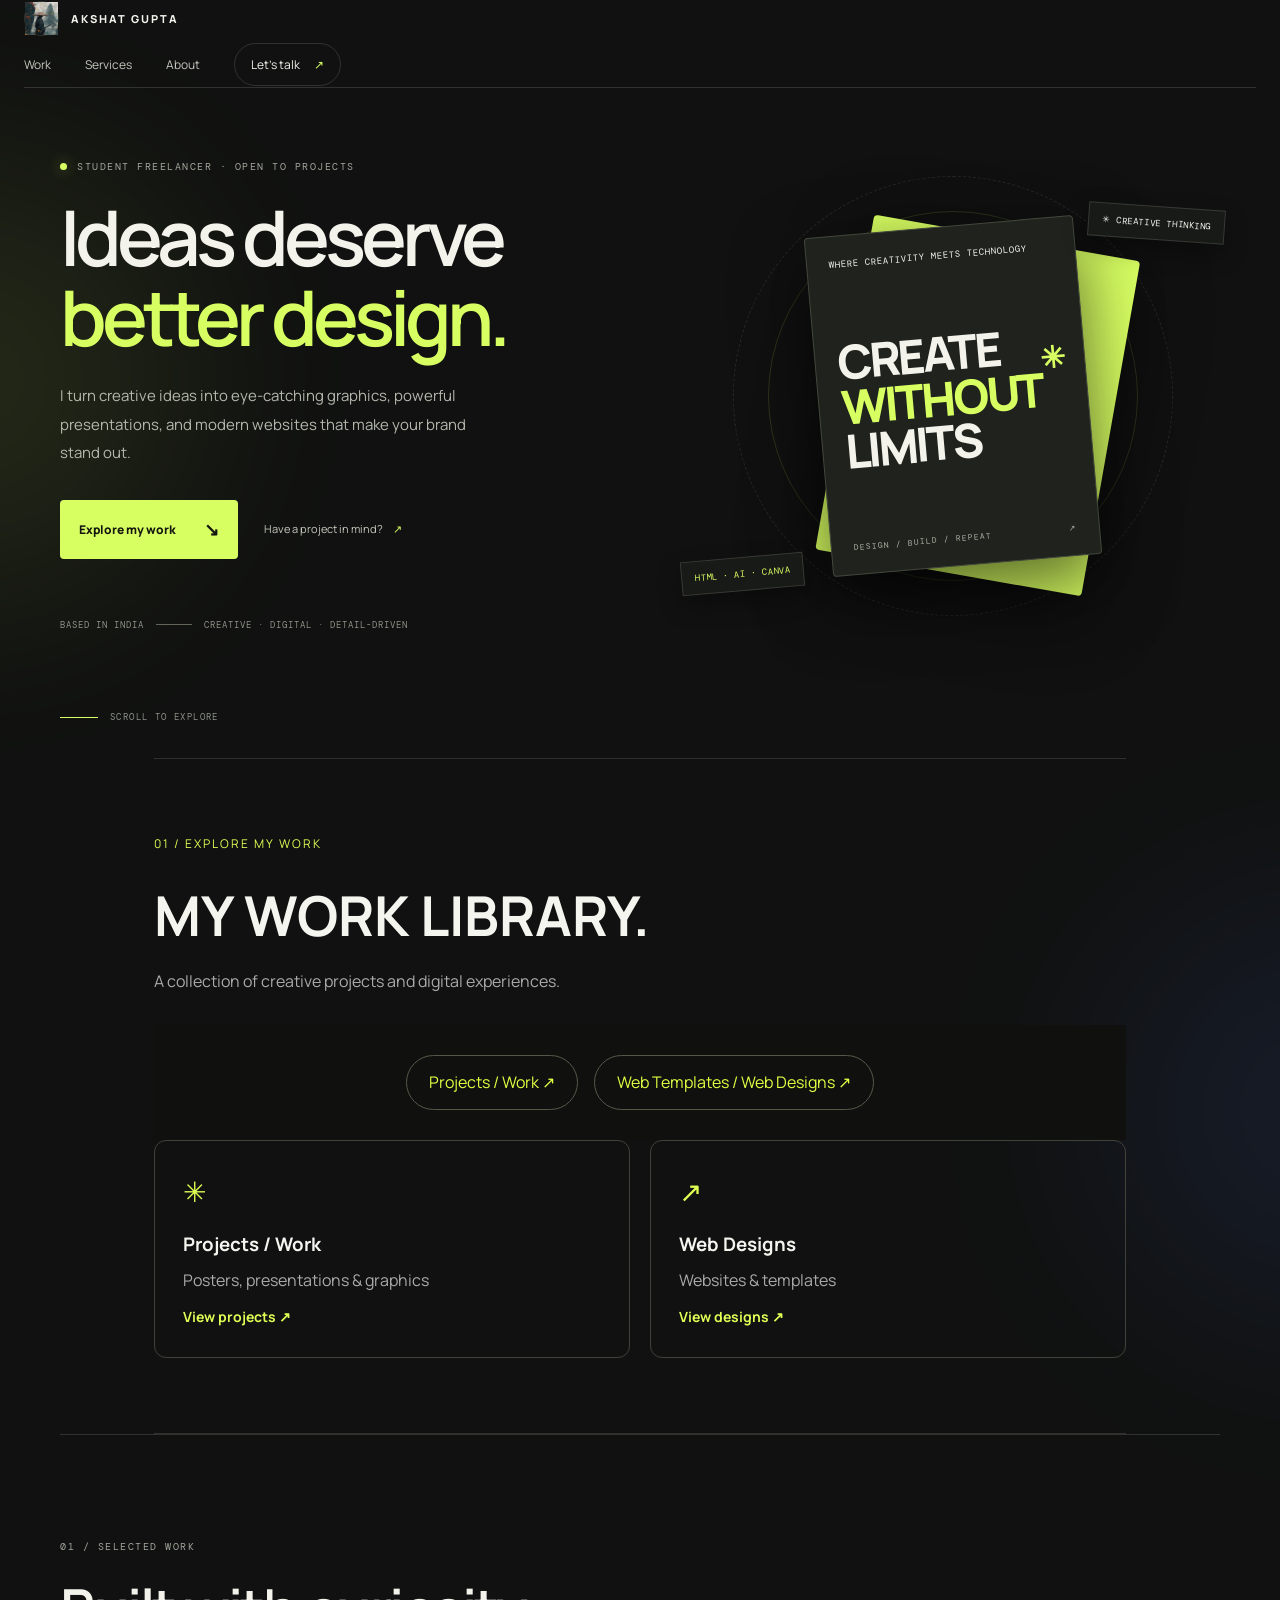
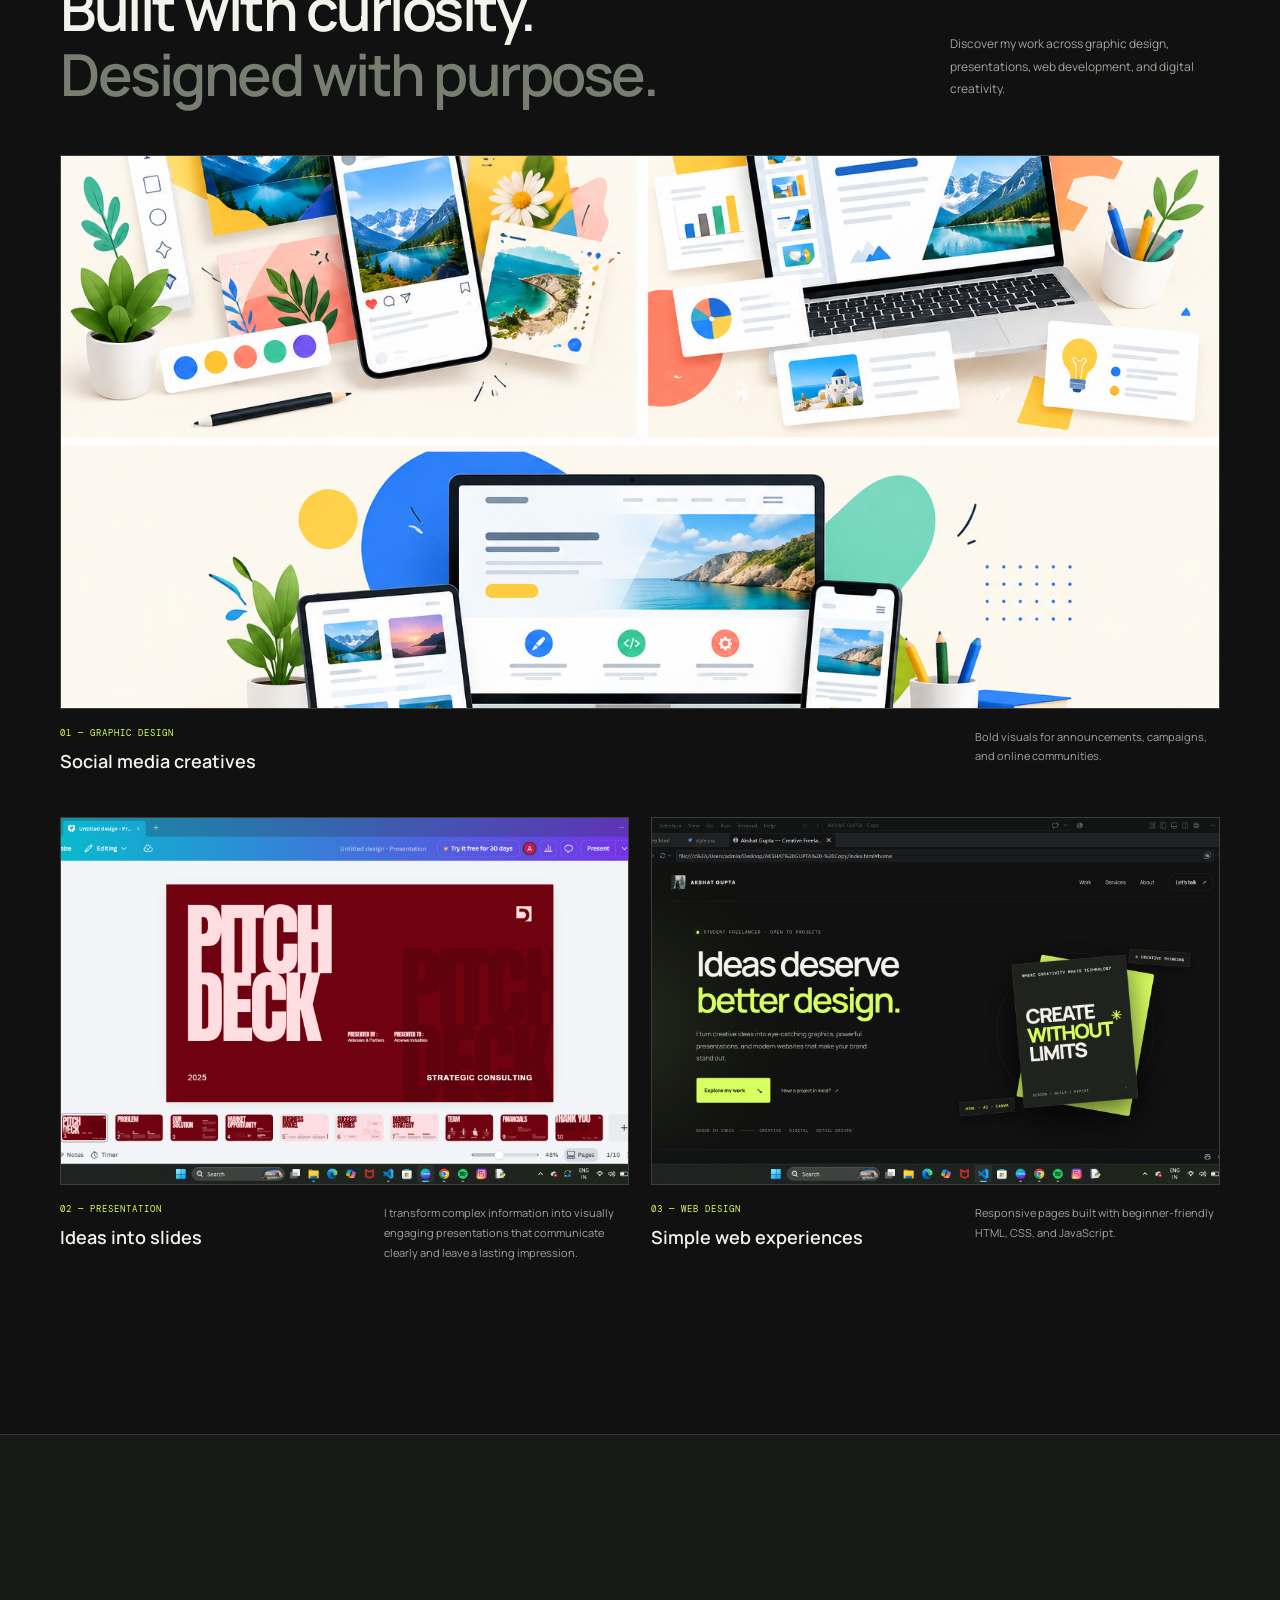
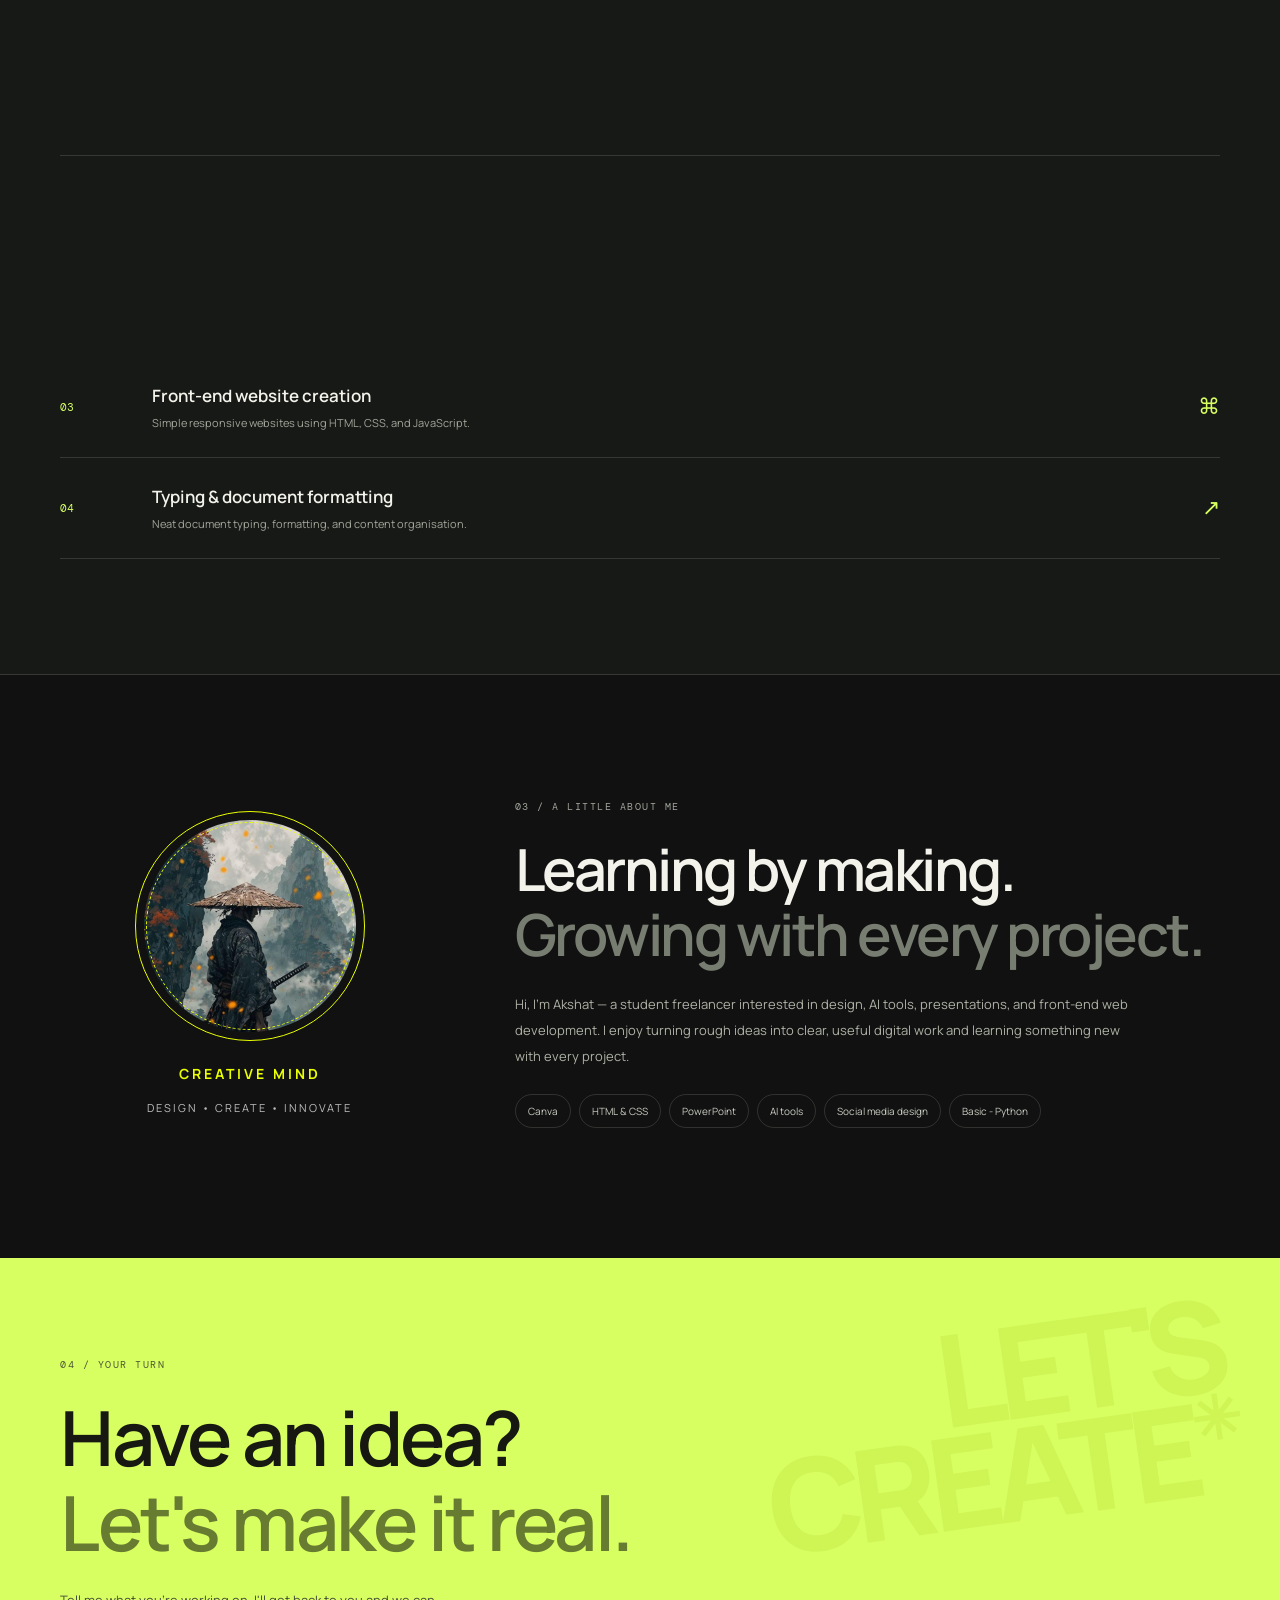
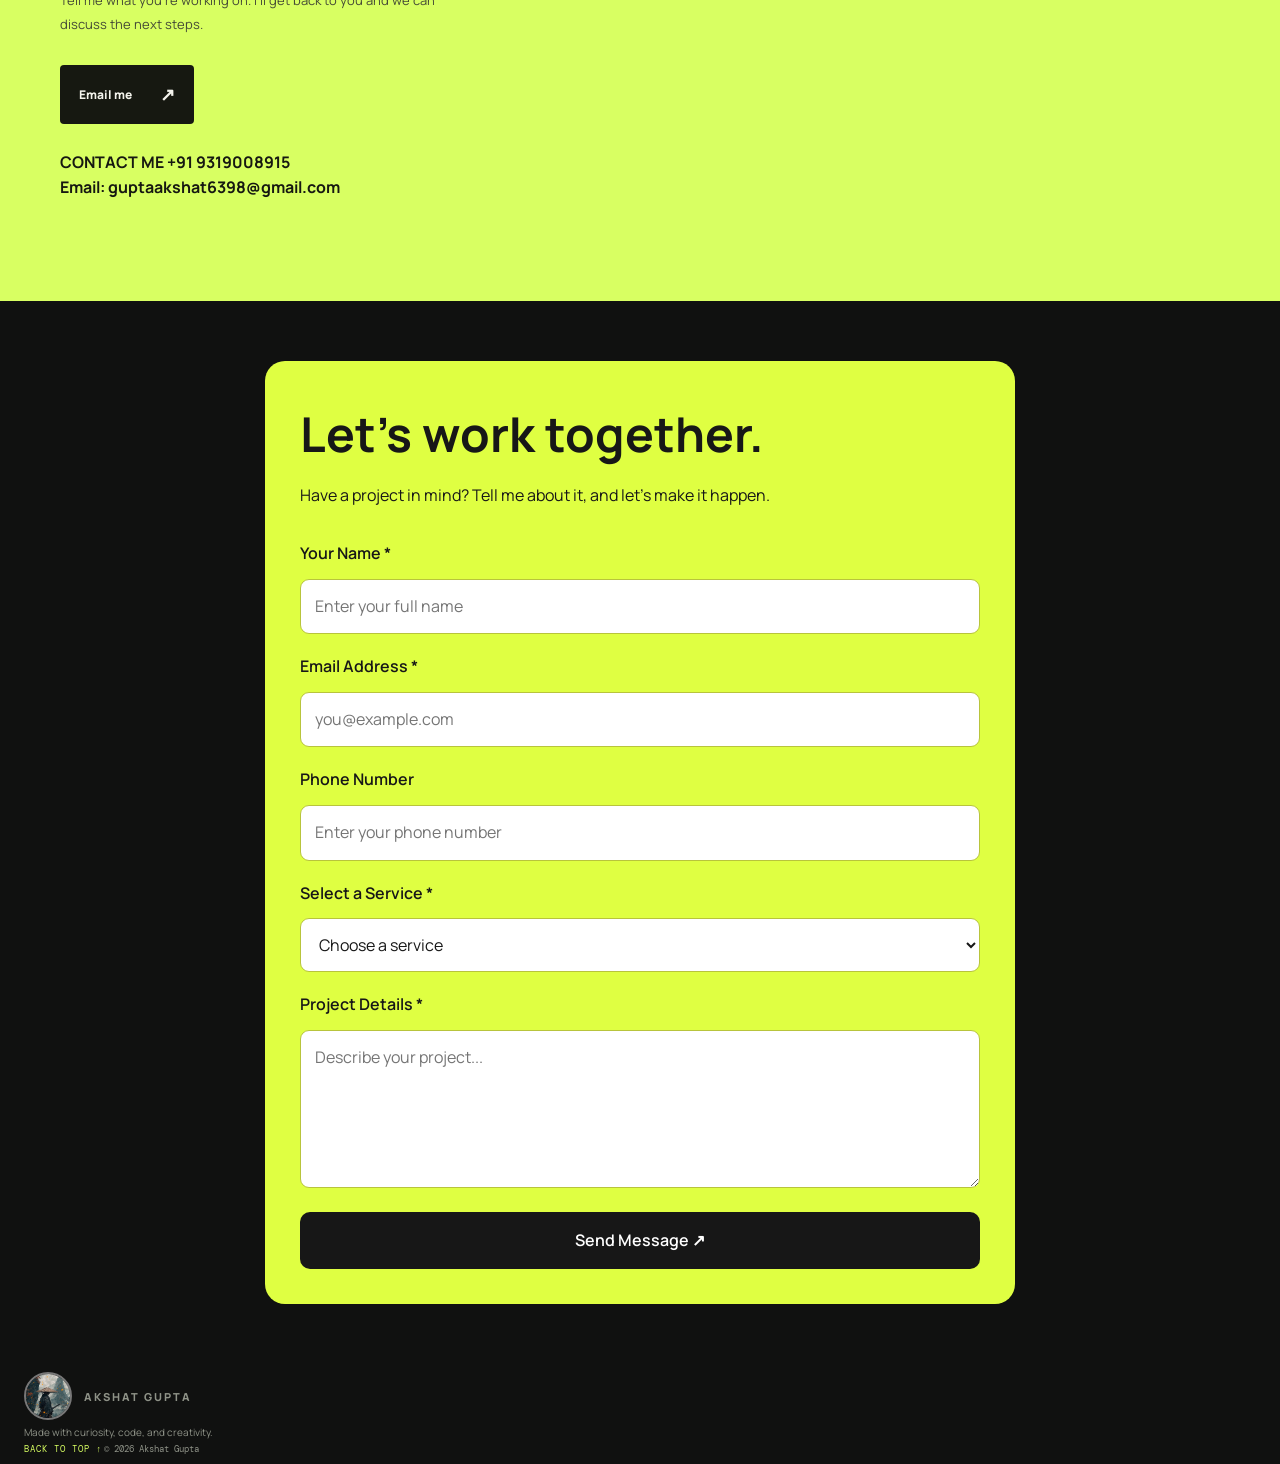
==== index.html @ 8918c000 "Add files via upload" ====
<!DOCTYPE html>
<html lang="en">
<head>
    <meta charset="UTF-8">
    <meta name="viewport" content="width=device-width, initial-scale=1.0">
    <title>Akshat Gupta Portfolio</title>
    <link rel="stylesheet" href="style.css">
</head>
<body>
    
    <div class="page-glow glow-one" aria-hidden="true"></div>
    <div class="page-glow glow-two" aria-hidden="true"></div>

    <header class="site-header"> <!-- This is the only header of the complete website. this header contain one Section(id section 1) -->
        <section id="section 1">
            <a id="section1(anchor1)" class="brand" href="#home">
                <span class="brand-mark">
                    <img src="new images/WhatsApp Image 2026-10-12 at 7.59.09 PM.jpeg" alt="Akshat Gupta"> <!-- This is profile image of Akshat Gupta. -->
                </span>
                <span>AKSHAT GUPTA</span>
            </a>
            <button class="menu-toggle" aria-label="Open navigation" aria-expanded="false">☰</button>
            <nav class="navigation" aria-label="Main navigation">
                <a id="section1(anchor2)" href="#work">Work</a>
                <a id="section1(anchor3)" href="#services">Services</a>
                <a id="section1(anchor4)" href="#about">About</a>
                <a id="section1(anchor5)" class="nav-contact" href="#contact">Let's talk <span>↗</span></a>
            </nav>
        </section>
    </header>

    <main>
        <section class="hero section-wrap" id="home"> <!-- This is first section in Main content.-->

            <div class="hero-copy reveal">
                <p class="eyebrow"><span class="status-dot"></span> STUDENT FREELANCER · OPEN TO PROJECTS</p>
                <h1>Ideas deserve  <span class="accent-word">better design.</span></h1>
                <p class="hero-description">I turn creative ideas into eye-catching graphics, powerful presentations, and modern websites that make your brand stand out.</p>
                <div class="hero-actions">
                    <a class="button button-primary" href="#work">Explore my work <span>↘</span></a>
                    <a class="text-link" href="#contact">Have a project in mind? <span>↗</span></a>
                </div>
                <div class="hero-meta"><span>BASED IN INDIA</span><span class="meta-line"></span><span>CREATIVE · DIGITAL · DETAIL-DRIVEN</span></div>
            </div>

            <div class="hero-art reveal" aria-label="Decorative creative design illustration">
                <div class="orbit orbit-one"></div>
                <div class="orbit orbit-two"></div>
                <div class="art-card card-back">
                    <span class="tiny-label">IDEA / 001</span>
                    <div class="back-shape"></div>
                </div>
                <div class="art-card card-front">
                    <span class="tiny-label">WHERE CREATIVITY MEETS TECHNOLOGY</span>
                    <div class="art-big-type">CREATE<br>
                        <span>WITHOUT</span><br>LIMITS
                        <span class="art-star">✳</span>
                    </div>
                    <div class="art-card-bottom">
                        <span>DESIGN / BUILD / REPEAT</span>
                        <span>↗</span>
                    </div>
                </div>
                <div class="floating-tag tag-top">✳ CREATIVE THINKING</div><div class="floating-tag tag-bottom">HTML · AI · CANVA</div>
            </div>

            <a class="scroll-cue" href="#work">
                <span class="scroll-line"></span> 
                SCROLL TO EXPLORE
            </a>

        </section>

            <!-- End of Main Section 1-->

        
        <!-- WORK LIBRARY -->
        <section class="work-library">   <!-- This is Section 2 in Main content. -->

            <p class="library-label">01 / EXPLORE MY WORK</p>
            <h2>MY WORK LIBRARY.</h2>
            <p class="library-description">
                A collection of creative projects and digital experiences.
            </p>

            <div class="library-links">
                <a href="projects.html">Projects / Work ↗</a>
                <a href="web-designs.html">Web Templates / Web Designs ↗</a>
            </div>

            

            <div class="library-buttons">
                <a href="projects.html" class="library-card">
                    <span>✳</span>
                    <h3>Projects / Work</h3>
                    <p>Posters, presentations & graphics</p>
                    <strong>View projects ↗</strong>
                </a>

            <a href="web-designs.html" class="library-card">
                <span>↗</span>
                <h3>Web Designs</h3>
                <p>Websites & templates</p>
                <strong>View designs ↗</strong>
            </a>
            </div>

        </section>
    

        <section class="work-section section-wrap" id="work"> <!-- This is Section 2 in Main content. -->

            <div class="section-heading reveal">
                <div>
                    <p class="eyebrow">01 / SELECTED WORK</p>
                    <h2>Built with curiosity.<br>
                        <span class="muted">Designed with purpose.</span>
                    </h2>
                </div>
                <p class="section-note">Discover my work across graphic design, presentations, web development, and digital creativity.</p>
            </div>

            <div class="project-grid">
                <article class="project-card project-wide reveal">
                    <a class="project-image image-poster" href="#contact" aria-label="Ask about social media poster design">
                        <img src="new images/image 1.png" alt="Abstract social media poster design preview">
                        <span class="image-arrow">↗</span>
                    </a>
                    <div class="project-info">
                        <div>
                        <p class="project-type">01 — GRAPHIC DESIGN</p>
                        <h3>Social media creatives</h3>
                        </div>
                        <p>Bold visuals for announcements, campaigns, and online communities.</p>
                    </div>
                </article>

                <article class="project-card reveal">
                    <a class="project-image image-presentation" href="#contact" aria-label="Ask about presentation design">
                        <img src="new images/presentation.png" alt="Presentation slide design preview">
                        <span class="image-arrow">↗</span>
                    </a>
                    <div class="project-info">
                        <div>
                            <p class="project-type">02 — PRESENTATION</p>
                            <h3>Ideas into slides</h3>
                        </div>
                        <p>I transform complex information into visually engaging presentations that communicate clearly and leave a lasting impression.</p>
                    </div>
                </article>

                <article class="project-card reveal">
                    <a class="project-image image-web" href="#contact" aria-label="Ask about website design">
                        <img src="new images/work1.png" alt="Website layout design preview">
                        <span class="image-arrow">↗</span>
                    </a>
                    <div class="project-info">
                        <div>
                            <p class="project-type">03 — WEB DESIGN</p>
                            <h3>Simple web experiences</h3>
                        </div>
                        <p>Responsive pages built with beginner-friendly HTML, CSS, and JavaScript.</p>
                    </div>
                </article>
            </div>

            <p class="portfolio-disclaimer reveal">These are some simple projects which i completed in my free time.</p>

        </section>

            <!-- This is end of Main Section 2.-->

        <section class="services-section" id="services"> <!-- This is Section 3 in Main contant.-->

            <div class="section-wrap">

                <div class="section-heading reveal">
                    <div>
                        <p class="eyebrow">02 / WHAT I CAN DO</p>
                        <h2>Useful skills.<br>
                            <span class="muted">Thoughtful results.</span>
                        </h2>
                    </div>
                    <p class="section-note">Friendly, collaborative support for your next digital project.</p>
                </div>

                <div class="services-list">
                    <article class="service-row reveal">
                        <span class="service-number">01</span>
                        <div>
                            <h3>Canva & graphic design</h3>
                            <p>Posters, social media posts, thumbnails, and promotional graphics, presentations, cards, etc.</p>
                        </div>
                        <span class="service-icon">✳</span>
                    </article>

                    <article class="service-row reveal">
                        <span class="service-number">02</span>
                        <div>
                            <h3>PowerPoint presentations</h3>
                             <p>Clear slide layouts, visual storytelling, and polished school or project decks.</p>
                        </div>
                        <span class="service-icon">▤</span>
                    </article>

                    <article class="service-row reveal">
                        <span class="service-number">03</span>
                        <div>
                            <h3>Front-end website creation</h3>
                            <p>Simple responsive websites using HTML, CSS, and  JavaScript.</p>
                        </div>
                        <span class="service-icon">⌘</span>
                    </article>

                    <article class="service-row reveal">
                        <span class="service-number">04</span>
                        <div>
                            <h3>Typing & document formatting</h3>
                            <p>Neat document typing, formatting, and content organisation.</p>
                        </div>
                        <span class="service-icon">↗</span>
                    </article>
                </div>

            </div>
        </section>

            <!-- This is end of Main Section 3.-->

        <section class="about-section section-wrap" id="about">  <!-- This is Section 4 in Main content.-->
            <div class="profile-showcase">
                <div class="profile-ring">
                <img src="new images/WhatsApp Image 2026-10-12 at 7.59.09 PM.jpeg"alt="Akshat Gupta profile photo">
            </div>

            <p>CREATIVE MIND</p>
            <span>DESIGN • CREATE • INNOVATE</span>
            </div>

            <div class="about-copy reveal">
                <p class="eyebrow">03 / A LITTLE ABOUT ME</p>
                <h2>Learning by making.<br>
                    <span class="muted">Growing with every project.</span>
                </h2>
                <p>Hi, I'm Akshat — a student freelancer interested in design, AI tools, presentations, and front-end web development. I enjoy turning rough ideas into clear, useful digital work and learning something new with every project.</p>
                <div class="skill-chips">
                    <span>Canva</span>
                    <span>HTML & CSS</span>
                    <span>PowerPoint</span>
                    <span>AI tools</span>
                    <span>Social media design</span>
                    <span>Basic - Python</span>
                </div>
            </div>

        </section>     
        
            <!-- This is end of Main Section 4.-->

        <section class="contact-section" id="contact">    <!-- This is Section 5 in Main content.-->
            
            <div class="section-wrap contact-inner reveal">
                <p class="eyebrow">04 / YOUR TURN</p>
                <h2>Have an idea?<br><span class="accent-word">Let's make it real.</span></h2>
                <p class="contact-copy">Tell me what you're working on. I'll get back to you and we can discuss the next steps.</p>
                <a class="button button-light" href="mailto:your.guptaakshat6398@gmail.com?subject=Freelance%20project%20enquiry">Email me <span>↗</span></a>
                <br>
                <br>
                <p ><strong> CONTACT ME +91 9319008915 <br> Email: guptaakshat6398@gmail.com </strong></p>
            </div>

            <div class="contact-decoration" aria-hidden="true">LET'S<br>CREATE<span>✳</span></div>

        </section>

            <!-- This is end of Main Section 5. -->

        <section id="contact-form" class="contact-form-section">  <!-- This is Section 6 in Main content.-->

            <h2>Let's work together.</h2>
            <p>Have a project in mind? Tell me about it, and let's make it happen.</p>

            <form action="https://script.google.com/macros/s/AKfycbzJpDwMqk7zg1oTG_UPc6ngPCQpeO9xPVIRpIyRHUHCyI-7XcsejEhVFC4NK3BIK9VkoQ/exec" method="POST" target="form-response">
            <input type="hidden" name="_subject" value="New Portfolio Project Inquiry">
            <input type="hidden" name="_captcha" value="true">

            <label for="name">Your Name *</label>
            <input type="text" id="name" name="name"
                   placeholder="Enter your full name" required>

            <label for="email">Email Address *</label>
            <input type="email" id="email" name="email"
                   placeholder="you@example.com" required>

            <label for="phone">Phone Number</label>
            <input type="tel" id="phone" name="phone"
                   placeholder="Enter your phone number">

            <label for="service">Select a Service *</label>
            <select id="service" name="service" required>
                <option value="">Choose a service</option>
                <option>Canva & Graphic Design</option>
                <option>PowerPoint Presentation</option>
                <option>Social Media Design</option>
                <option>Website Creation</option>
                <option>Typing & Document Formatting</option>
                <option>AI-related Work</option>
                <option>Other</option>
            </select>

            <label for="message">Project Details *</label>
            <textarea id="message" name="message" rows="5"placeholder="Describe your project..." required></textarea>

            <button type="submit">Send Message ↗</button>
            </form>

        </section>

            <!-- This is end of Section 6 in Main content. -->

    </main>

    <footer class="site-footer">

        <section> <!-- this is Section 1 in Footer.-->
            <a class="brand" href="#home">
                <img src="new images/WhatsApp Image 2026-10-12 at 7.59.09 PM.jpeg" alt="Akshat Gupta" class="brand-photo">
                <span>AKSHAT GUPTA</span>
            </a>
            <p>Made with curiosity, code, and creativity.</p>
            <a href="#home" class="back-top">BACK TO TOP ↑</a>
            <small>© 
                <span id="year">2026</span> 
                Akshat Gupta
            </small>
        </section> <!-- This is end of Footer Section 1 -->
    
    </footer>

    <script src="script.js"></script>

</body>
</html>
---- style.css ----
/* 1. BASIC SETTINGS */
@import url('https://fonts.googleapis.com/css2?family=DM+Mono:wght@400;500&family=Manrope:wght@400;500;600;700;800&display=swap');
:root { --bg:#101110; --panel:#181a17; --text:#f3f3ec; --muted:#a2a69b; --accent:#d8ff62; --line:rgba(243,243,236,.14); --mono:'DM Mono',monospace; --font:'Manrope',Arial,sans-serif; }
* { box-sizing:border-box; margin:0; padding:0; }
html { scroll-behavior:smooth; scroll-padding-top:90px; }
body { background:var(--bg); color:var(--text); font-family:var(--font); line-height:1.6; overflow-x:hidden; }
a { color:inherit; text-decoration:none; }
img { display:block; width:100%; }
button { font:inherit; }
::selection { background:var(--accent); color:var(--bg); }
.page-glow { position:absolute; width:420px; height:420px; border-radius:50%; filter:blur(110px); opacity:.10; pointer-events:none; z-index:-1; }
.glow-one { top:170px; left:-240px; background:#d8ff62; }.glow-two { top:900px; right:-250px; background:#547dff; }
.section-wrap { width:min(1160px, calc(100% - 48px)); margin:0 auto; }
/* 2. HEADER AND NAVIGATION */
.site-header { width:min(1280px, calc(100% - 48px)); height:88px; margin:auto; display:flex; justify-content:space-between; align-items:center; border-bottom:1px solid var(--line); position:relative; z-index:10; }
.brand { display:inline-flex; align-items:center; gap:12px; font-size:11px; letter-spacing:2px; font-weight:800; }
.brand-mark { width:35px; height:35px; display:grid; place-items:center; border:1px solid var(--line); border-radius:50%; font-size:18px; letter-spacing:-2px; }.brand-mark span { color:var(--accent); }
.navigation { display:flex; align-items:center; gap:34px; font-size:12px; color:#c5c7be; }.navigation a { transition:color .25s ease; }.navigation a:hover { color:var(--accent); }.navigation .nav-contact { border:1px solid var(--line); padding:11px 16px; border-radius:30px; color:var(--text); }.nav-contact span { color:var(--accent); margin-left:12px; }
.menu-toggle { display:none; color:var(--text); background:transparent; border:0; font-size:24px; cursor:pointer; }
/* 3. HERO */
.hero { min-height:670px; display:grid; grid-template-columns:1.08fr .92fr; align-items:center; padding-top:45px; padding-bottom:100px; position:relative; }
.eyebrow { font:10px var(--mono); letter-spacing:1.5px; color:var(--muted); display:flex; align-items:center; gap:10px; margin-bottom:24px; }.status-dot { width:7px; height:7px; border-radius:50%; background:var(--accent); box-shadow:0 0 14px #d8ff6277; }
h1 { font-size:clamp(46px,6vw,82px); line-height:1.04; letter-spacing:-5px; font-weight:600; }.accent-word { color:var(--accent); }.hero-description { color:#b4b7ac; max-width:430px; font-size:15px; line-height:1.9; margin-top:25px; }
.hero-actions { display:flex; align-items:center; flex-wrap:wrap; gap:26px; margin-top:32px; }.button { display:inline-flex; align-items:center; gap:28px; padding:15px 19px; border-radius:4px; font-size:12px; font-weight:800; transition:transform .25s,background .25s; }.button:hover { transform:translateY(-3px); }.button-primary { background:var(--accent); color:#14160f; }.button span { font-size:18px; }.text-link { font-size:11px; color:#c6c9be; }.text-link span { color:var(--accent); margin-left:8px; }.hero-meta { display:flex; align-items:center; gap:12px; margin-top:60px; font:9px var(--mono); letter-spacing:1px; color:#8d9186; }.meta-line { width:36px; height:1px; background:#62665a; }
.hero-art { min-height:470px; display:grid; place-items:center; position:relative; }.orbit { position:absolute; width:370px; height:370px; border:1px solid rgba(216,255,98,.15); border-radius:50%; animation:spin 32s linear infinite; }.orbit-two { width:440px; height:440px; border-style:dashed; border-color:rgba(243,243,236,.10); animation-direction:reverse; animation-duration:50s; }.art-card { width:270px; height:340px; position:absolute; padding:22px; border-radius:4px; }.card-back { background:#d8ff62; color:#161811; transform:rotate(10deg) translate(26px,5px); box-shadow:0 20px 80px #0007; }.card-front { background:#20231d; border:1px solid #42473b; transform:rotate(-5deg); box-shadow:0 25px 70px #0009; display:flex; flex-direction:column; justify-content:space-between; }.tiny-label { font:9px var(--mono); letter-spacing:1px; }.back-shape { position:absolute; inset:55px 30px 30px; border:2px solid #161811; border-radius:50%; }.back-shape:before,.back-shape:after { content:''; position:absolute; inset:22px -12px; border:2px solid #161811; border-radius:50%; transform:rotate(55deg); }.back-shape:after { transform:rotate(-55deg); }.art-big-type { font-size:47px; font-weight:800; line-height:.95; letter-spacing:-3px; margin:auto 0; position:relative; }.art-big-type span:not(.art-star) { color:var(--accent); }.art-star { position:absolute; right:0; top:22px; color:var(--accent); font-size:30px; animation:pulse 3s ease-in-out infinite; }.art-card-bottom { display:flex; justify-content:space-between; font:8px var(--mono); letter-spacing:1px; color:#aeb2a5; }.floating-tag { position:absolute; z-index:2; padding:10px 13px; border:1px solid var(--line); background:#181a17; font:9px var(--mono); letter-spacing:.6px; box-shadow:0 10px 25px #0005; }.tag-top { top:45px; right:-5px; transform:rotate(4deg); }.tag-bottom { bottom:40px; left:-5px; transform:rotate(-5deg); color:var(--accent); }.scroll-cue { position:absolute; bottom:35px; left:0; display:flex; align-items:center; gap:12px; color:#8e9287; font:9px var(--mono); letter-spacing:1.4px; }.scroll-line { width:38px; height:1px; background:var(--accent); }
/* 4. PROJECTS */
.work-section { padding-top:105px; padding-bottom:120px; border-top:1px solid var(--line); }.section-heading { display:flex; justify-content:space-between; align-items:flex-end; gap:30px; margin-bottom:48px; }.section-heading h2,.about-copy h2,.contact-inner h2 { font-size:clamp(36px,4.6vw,58px); line-height:1.12; letter-spacing:-2.5px; font-weight:600; }.muted { color:#777d70; }.section-note { max-width:270px; color:var(--muted); font-size:12px; line-height:1.9; padding-bottom:6px; }.project-grid { display:grid; grid-template-columns:1fr 1fr; gap:42px 22px; }.project-wide { grid-column:1 / -1; }.project-image { display:block; position:relative; overflow:hidden; background:#1c2118; border:1px solid var(--line); }.project-image img { width:100%; aspect-ratio:1.55; object-fit:cover; transition:transform .6s cubic-bezier(.2,.8,.2,1); }.project-wide .project-image img { aspect-ratio:2.1; }.project-image:hover img { transform:scale(1.035); }.image-arrow { position:absolute; right:16px; top:16px; display:grid; place-items:center; width:36px; height:36px; background:var(--accent); color:#101110; border-radius:50%; font-size:18px; transform:translateY(8px); opacity:0; transition:all .25s; }.project-image:hover .image-arrow { opacity:1; transform:translateY(0); }.project-info { display:flex; justify-content:space-between; gap:22px; padding-top:18px; }.project-type { color:var(--accent); font:9px var(--mono); letter-spacing:1px; margin-bottom:8px; }.project-info h3 { font-size:18px; font-weight:600; }.project-info > p { max-width:245px; color:var(--muted); font-size:11px; line-height:1.8; }.portfolio-disclaimer { color:#777d70; font-size:10px; margin-top:35px; }
/* 5. SERVICES */
.services-section { background:#171916; border-top:1px solid var(--line); border-bottom:1px solid var(--line); padding:105px 0 115px; }.services-list { border-top:1px solid var(--line); }.service-row { display:grid; grid-template-columns:70px 1fr 40px; align-items:center; gap:22px; padding:25px 0; border-bottom:1px solid var(--line); transition:padding .25s; }.service-row:hover { padding-left:10px; }.service-number { font:11px var(--mono); color:var(--accent); }.service-row h3 { font-size:17px; font-weight:600; margin-bottom:5px; }.service-row p { color:var(--muted); font-size:11px; }.service-icon { color:var(--accent); font-size:22px; text-align:right; }
/* 6. ABOUT */
.about-section { display:grid; grid-template-columns:.7fr 1.3fr; gap:75px; align-items:center; padding-top:125px; padding-bottom:130px; }.about-stamp { width:210px; height:210px; border:1px solid #4d5343; border-radius:50%; display:flex; flex-direction:column; justify-content:center; align-items:center; text-align:center; color:var(--accent); font:12px var(--mono); letter-spacing:2px; position:relative; transform:rotate(-9deg); }.about-stamp:before { content:''; position:absolute; inset:12px; border:1px dashed #4d5343; border-radius:50%; }.about-stamp b { font-size:34px; font-weight:400; margin-top:9px; }.about-copy > p:not(.eyebrow) { max-width:620px; color:#aeb2a6; font-size:13px; line-height:2; margin-top:24px; }.skill-chips { display:flex; flex-wrap:wrap; gap:8px; margin-top:25px; }.skill-chips span { border:1px solid var(--line); padding:8px 12px; border-radius:30px; color:#c9ccc2; font-size:10px; }
/* 7. CONTACT AND FOOTER */
.contact-section { background:var(--accent); color:#161811; position:relative; overflow:hidden; }.contact-inner { padding-top:100px; padding-bottom:100px; position:relative; z-index:2; }.contact-inner .eyebrow { color:#4e5834; }.contact-inner h2 { font-size:clamp(44px,6vw,76px); }.contact-inner .accent-word { color:#677b31; }.contact-copy { max-width:410px; color:#454b36; font-size:13px; line-height:1.9; margin:23px 0 28px; }.button-light { background:#161811; color:#f3f3ec; }.contact-reminder { margin-top:18px; font-size:10px; color:#596044; }.contact-decoration { position:absolute; right:4%; top:10%; font-size:clamp(60px,10vw,140px); line-height:.8; letter-spacing:-10px; font-weight:800; color:#c9f04e; transform:rotate(-8deg); text-align:right; opacity:.65; }.contact-decoration span { display:inline-block; font-size:60px; vertical-align:top; animation:spin 25s linear infinite; }.site-footer { width:min(1280px, calc(100% - 48px)); margin:auto; min-height:100px; display:flex; align-items:center; justify-content:space-between; gap:20px; flex-wrap:wrap; color:#8e9287; font-size:10px; }.site-footer p { font-size:10px; }.site-footer small { font:9px var(--mono); }.back-top { font:9px var(--mono); letter-spacing:1px; color:var(--accent); }
/* 8. ANIMATIONS */
.reveal { opacity:0; transform:translateY(22px); transition:opacity .7s ease, transform .7s ease; }.reveal.visible { opacity:1; transform:translateY(0); }
@keyframes spin { to { transform:rotate(360deg); } }@keyframes pulse { 0%,100% { transform:rotate(0) scale(1); } 50% { transform:rotate(18deg) scale(1.15); } }
/* 9. MOBILE LAYOUT */
@media (max-width:800px) { .hero { grid-template-columns:1fr; padding-top:85px; padding-bottom:95px; }.hero-art { margin-top:35px; min-height:430px; }.hero-copy { position:relative; z-index:2; }.hero-meta { margin-top:38px; }.section-heading { align-items:flex-start; flex-direction:column; }.section-note { max-width:430px; }.about-section { grid-template-columns:1fr; gap:45px; }.about-stamp { width:160px; height:160px; }.contact-decoration { right:-30px; top:58%; opacity:.45; }.site-footer { padding:25px 0; } }
@media (max-width:560px) { .section-wrap,.site-header,.site-footer { width:calc(100% - 34px); }.site-header { height:72px; }.menu-toggle { display:block; }.navigation { display:none; position:absolute; top:71px; left:0; right:0; background:#181a17; border:1px solid var(--line); padding:20px; flex-direction:column; align-items:stretch; gap:20px; }.navigation.open { display:flex; }.navigation .nav-contact { text-align:center; }.hero { padding-top:65px; min-height:auto; }.eyebrow { font-size:9px; }.hero h1 { letter-spacing:-3px; font-size:clamp(43px,13vw,64px); }.hero-description { font-size:13px; }.hero-actions { align-items:flex-start; flex-direction:column; gap:18px; }.hero-art { min-height:370px; transform:scale(.85); margin:0 -25px; }.orbit { width:300px; height:300px; }.orbit-two { width:350px; height:350px; }.art-card { width:230px; height:300px; }.art-big-type { font-size:41px; }.tag-top { right:0; }.tag-bottom { left:0; }.scroll-cue { bottom:25px; }.work-section,.services-section { padding-top:75px; padding-bottom:80px; }.section-heading h2,.about-copy h2 { letter-spacing:-1.5px; }.project-grid { grid-template-columns:1fr; gap:34px; }.project-wide { grid-column:auto; }.project-wide .project-image img,.project-image img { aspect-ratio:1.35; }.project-info { flex-direction:column; gap:8px; }.project-info > p { max-width:100%; }.service-row { grid-template-columns:32px 1fr 22px; gap:12px; padding:22px 0; }.service-row h3 { font-size:14px; }.service-row p { font-size:10px; }.about-section { padding-top:80px; padding-bottom:85px; }.contact-inner { padding-top:75px; padding-bottom:75px; }.contact-inner h2 { letter-spacing:-2px; }.contact-decoration { font-size:70px; letter-spacing:-5px; }.site-footer { align-items:flex-start; flex-direction:column; gap:15px; } }
@media (prefers-reduced-motion: reduce) { *,*::before,*::after { scroll-behavior:auto !important; animation-duration:.01ms !important; animation-iteration-count:1 !important; transition-duration:.01ms !important; }.reveal { opacity:1; transform:none; } }

.profile-circle {
    width: 70px;
    height: 70px;
    border: 2px solid #eaff00;
    border-radius: 50%;
    overflow: hidden;
    display: flex;
    align-items: center;
    justify-content: center;
    flex-shrink: 0;
}

.profile-circle img {
    width: 100%;
    height: 100%;
    object-fit: cover;
    display: block;
}

/* Profile photo showcase */
.profile-showcase {
    display: flex;
    flex-direction: column;
    align-items: center;
    justify-content: center;
    text-align: center;
    gap: 14px;
}

.profile-ring {
    width: 230px;
    height: 230px;
    padding: 8px;
    border: 1px solid #eaff00;
    border-radius: 50%;
    position: relative;
    transition: transform 0.4s ease;
}

.profile-ring::before {
    content: "";
    position: absolute;
    inset: 10px;
    border: 1px dashed #eaff00;
    border-radius: 50%;
    pointer-events: none;
}

.profile-ring img {
    width: 100%;
    height: 100%;
    object-fit: cover;
    border-radius: 50%;
    display: block;
}

.profile-ring:hover {
    transform: rotate(5deg) scale(1.04);
}

.profile-showcase p {
    color: #eaff00;
    font-size: 14px;
    letter-spacing: 3px;
    font-weight: bold;
    margin: 8px 0 0;
}

.profile-showcase span {
    color: #bdbdbd;
    font-size: 11px;
    letter-spacing: 2px;
}

@media (max-width: 600px) {
    .profile-ring {
        width: 170px;
        height: 170px;
    }
}


.brand-photo {
  width: 48px;
  height: 48px;
  border-radius: 50%;
  object-fit: cover;
  border: 2px solid #777;
  display: block;
}


/* CONTACT FORM */
.contact-form-section {
    max-width: 750px;
    margin: 60px auto;
    padding: 35px;
    background: #dfff42;
    color: #171717;
    border-radius: 20px;
}

.contact-form-section h2 {
    font-size: clamp(30px, 5vw, 48px);
    margin-bottom: 10px;
}

.contact-form-section p {
    margin-bottom: 25px;
    line-height: 1.6;
}

.contact-form-section form {
    display: flex;
    flex-direction: column;
    gap: 12px;
}

.contact-form-section label {
    font-weight: 600;
    margin-top: 8px;
}

.contact-form-section input,
.contact-form-section select,
.contact-form-section textarea {
    width: 100%;
    box-sizing: border-box;
    padding: 14px;
    border: 1px solid #b8c43c;
    border-radius: 9px;
    background: #fff;
    color: #171717;
    font: inherit;
}

.contact-form-section textarea {
    resize: vertical;
}

.contact-form-section button {
    padding: 16px;
    margin-top: 12px;
    background: #171717;
    color: #fff;
    border: none;
    border-radius: 10px;
    font-size: 16px;
    font-weight: 600;
    cursor: pointer;
    transition: transform 0.2s, background 0.2s;
}

.contact-form-section button:hover {
    background: #333;
    transform: translateY(-2px);
}

@media (max-width: 600px) {
    .contact-form-section {
        margin: 30px 15px;
        padding: 22px;
    }
}


/* WORK LIBRARY SECTION */
.work-library {
    padding: 75px 0;
    margin: 0 12%;
    border-top: 1px solid #30312c;
    border-bottom: 1px solid #30312c;
}

.library-label {
    color: #dfff55;
    font-size: 12px;
    letter-spacing: 2px;
}

.work-library h2 {
    color: #f5f5f0;
    font-size: clamp(30px, 5vw, 55px);
    margin: 18px 0 10px;
}

.library-description {
    color: #aaa;
    margin-bottom: 30px;
}

.library-buttons {
    display: grid;
    grid-template-columns: repeat(2, minmax(0, 1fr));
    gap: 20px;
}

.library-card {
    display: block;
    padding: 28px;
    border: 1px solid #41433a;
    border-radius: 12px;
    text-decoration: none;
    color: #f5f5f0;
    transition: border-color 0.3s, transform 0.3s;
}

.library-card:hover {
    border-color: #dfff55;
    transform: translateY(-5px);
}

.library-card span {
    color: #dfff55;
    font-size: 28px;
}

.library-card h3 {
    margin: 16px 0 8px;
}

.library-card p {
    color: #aaa;
}

.library-card strong {
    display: inline-block;
    margin-top: 12px;
    color: #dfff55;
    font-size: 14px;
}

@media (max-width: 600px) {
    .work-library {
        margin: 0 6%;
        padding: 50px 0;
    }

    .library-buttons {
        grid-template-columns: 1fr;
    }
}


.library-links {
    display: flex;
    justify-content: center;
    flex-wrap: wrap;
    gap: 16px;
    padding: 30px 20px;
    background: #10110f;
}

.library-links a {
    color: #dfff42;
    border: 1px solid #555847;
    border-radius: 30px;
    padding: 14px 22px;
    text-decoration: none;
    transition: 0.3s ease;
}

.library-links a:hover {
    background: #dfff42;
    color: #10110f;
    border-color: #dfff42;
    transform: translateY(-3px);
}
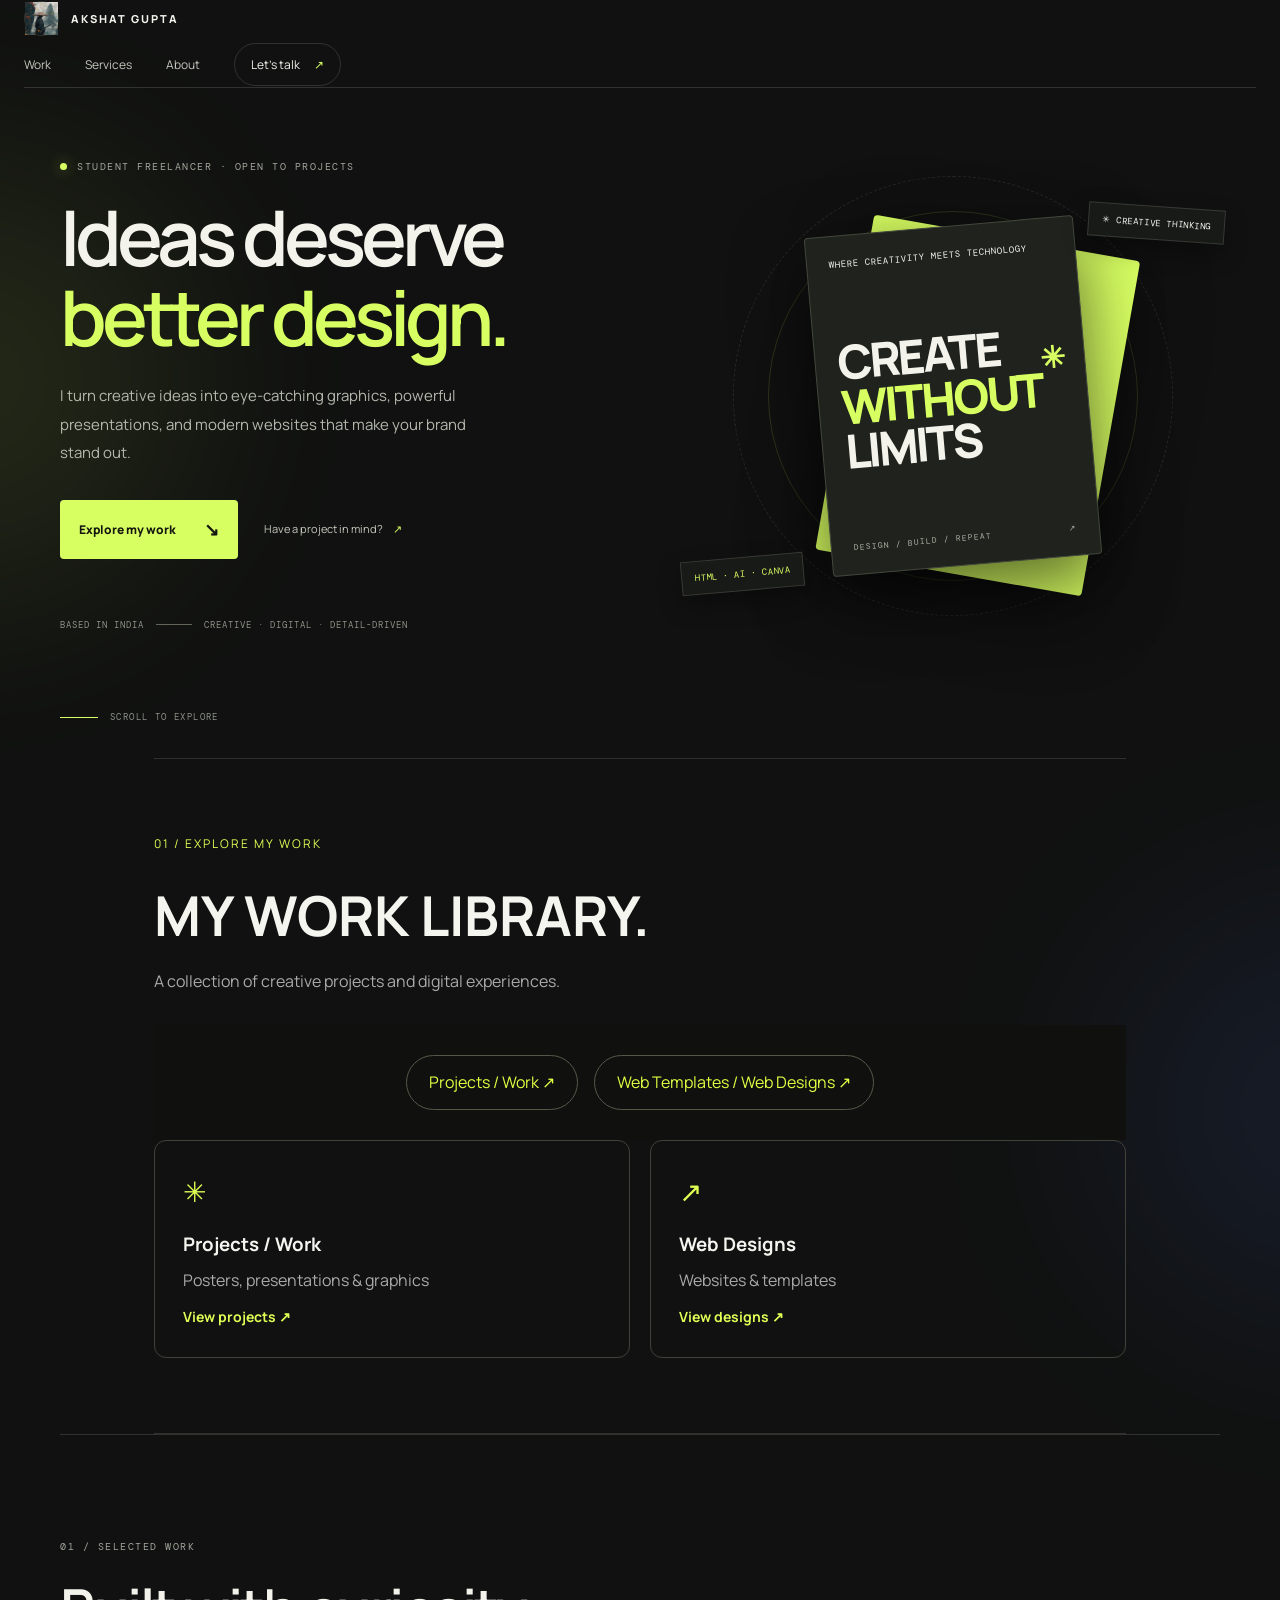
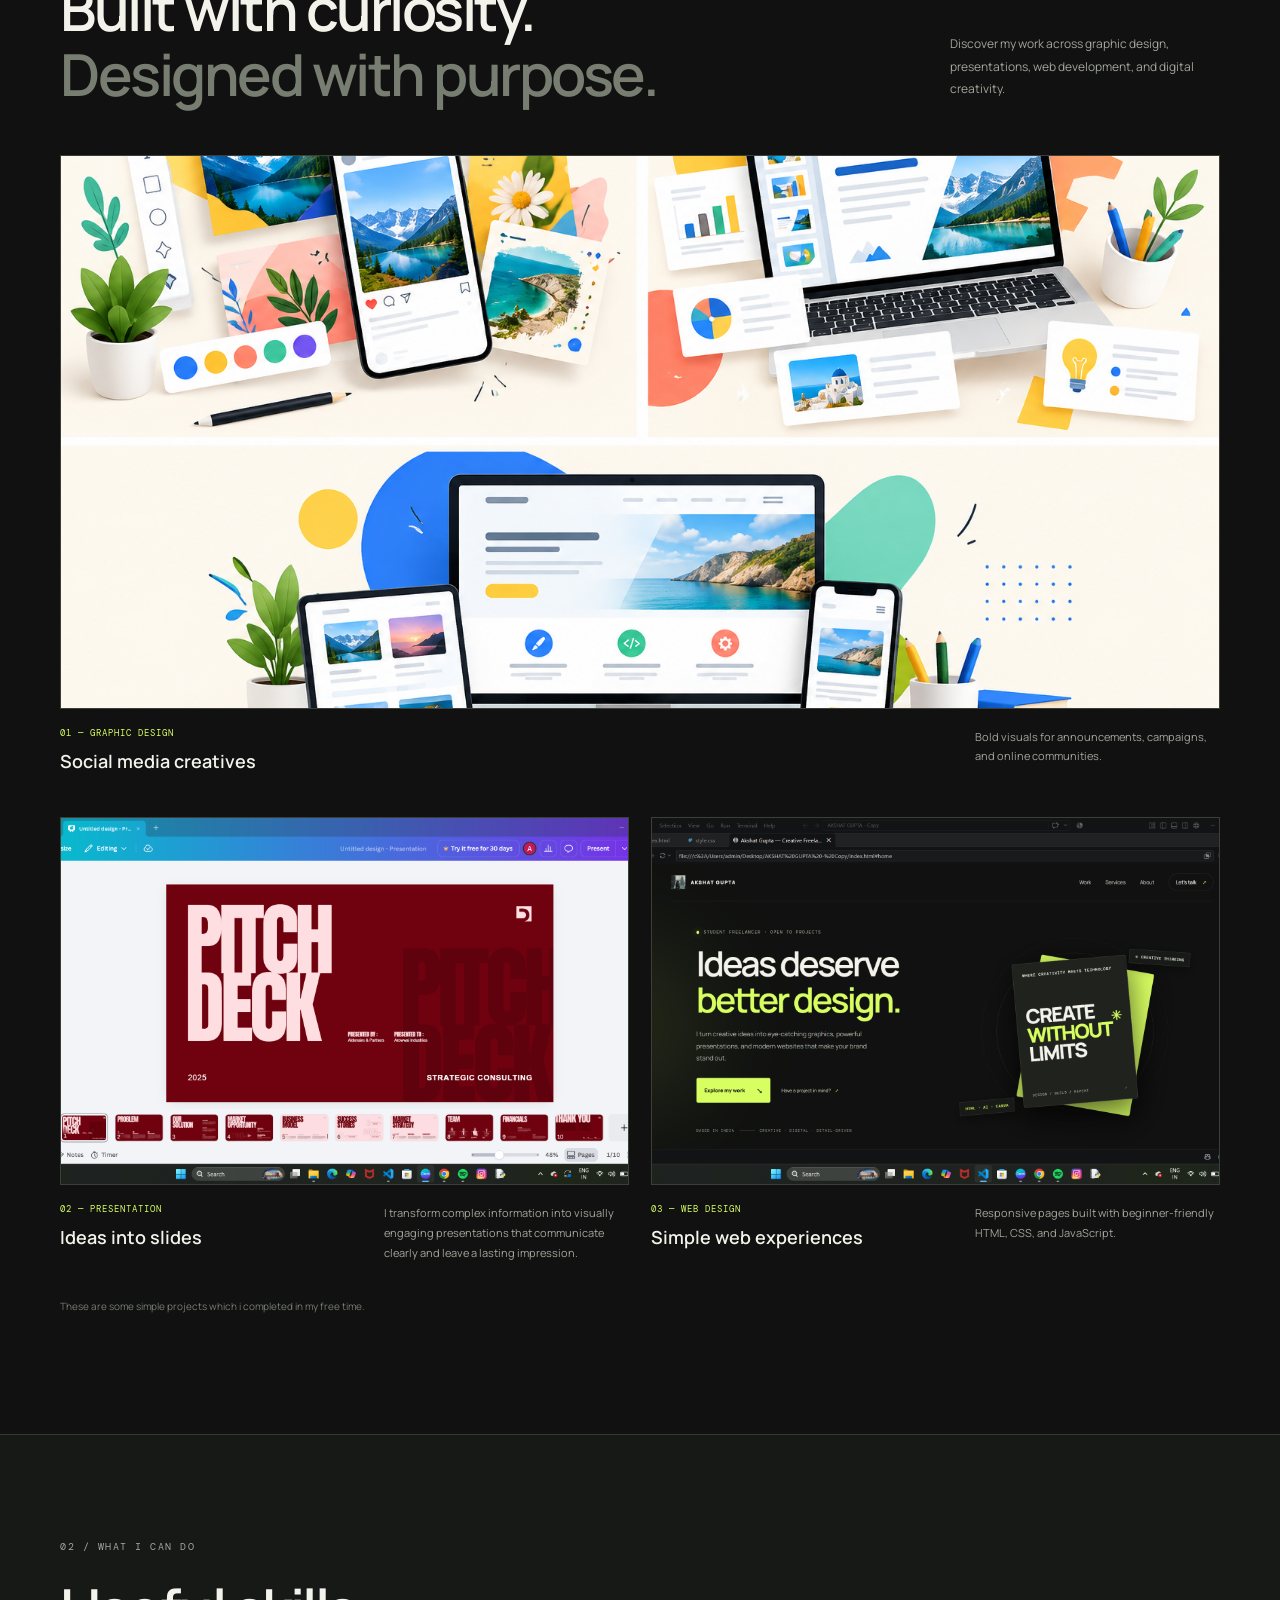
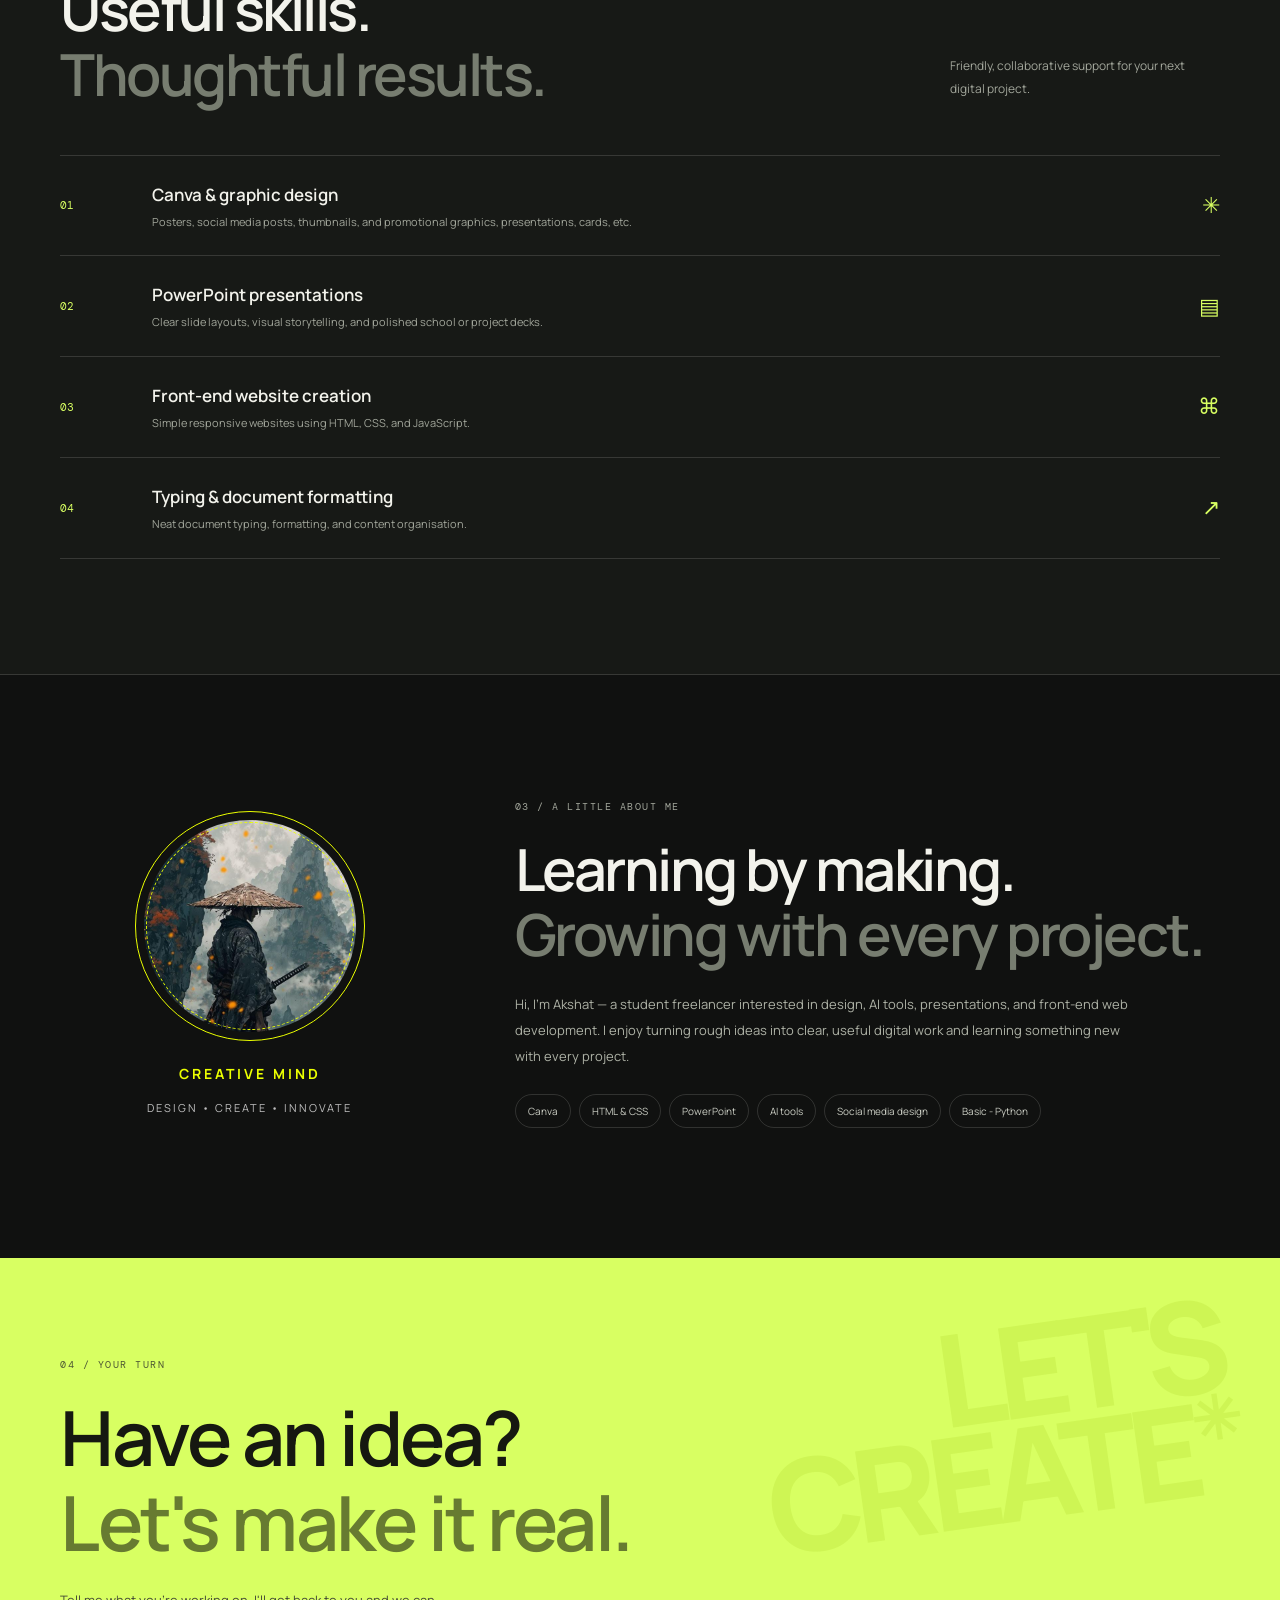
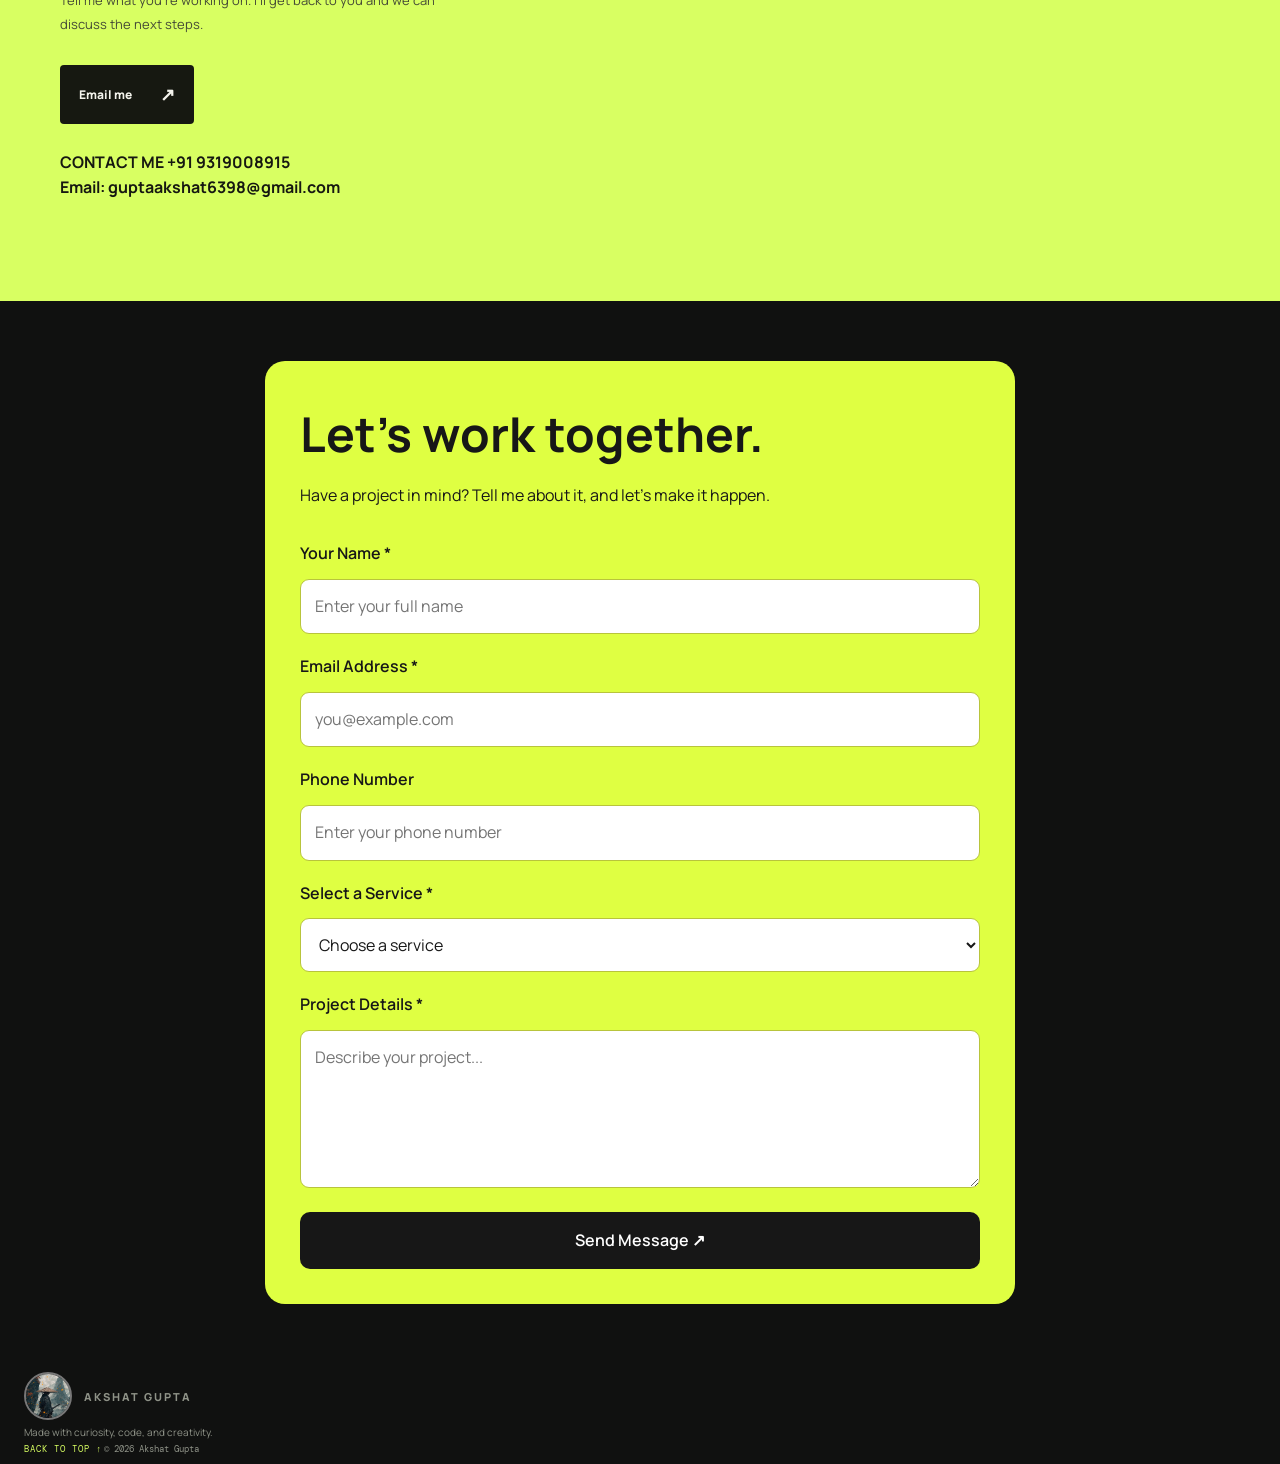
==== commit 1ea75b77: "Update index.html" ====
--- a/index.html
+++ b/index.html
@@ -5,6 +5,13 @@
     <meta name="viewport" content="width=device-width, initial-scale=1.0">
     <title>Akshat Gupta Portfolio</title>
     <link rel="stylesheet" href="style.css">
+    <meta name="google-site-verification" content="mgo-fHHVNF8zPMeT3bZPxCD4GeK4vBkFMND-iU8eOek" />
+    <script async src="https://www.googletagmanager.com/gtm.js?id=GTM-N345JW74"></script>
+    <script>
+      window.dataLayer = window.dataLayer || [];
+      function gtag(){dataLayer.push(arguments);}
+      gtag('js', new Date());
+    </script>
 </head>
 <body>
     
@@ -281,7 +288,14 @@
             <h2>Let's work together.</h2>
             <p>Have a project in mind? Tell me about it, and let's make it happen.</p>
 
-            <form action="https://script.google.com/macros/s/AKfycbzJpDwMqk7zg1oTG_UPc6ngPCQpeO9xPVIRpIyRHUHCyI-7XcsejEhVFC4NK3BIK9VkoQ/exec" method="POST" target="form-response">
+            
+            <form
+                action="https://formsubmit.co/guptaakshat6398@gmail.com"
+                method="POST"
+>
+            <input type="hidden" name="_subject" value="New Portfolio Inquiry">
+            <input type="hidden" name="_template" value="table">
+
             <input type="hidden" name="_subject" value="New Portfolio Project Inquiry">
             <input type="hidden" name="_captcha" value="true">
 
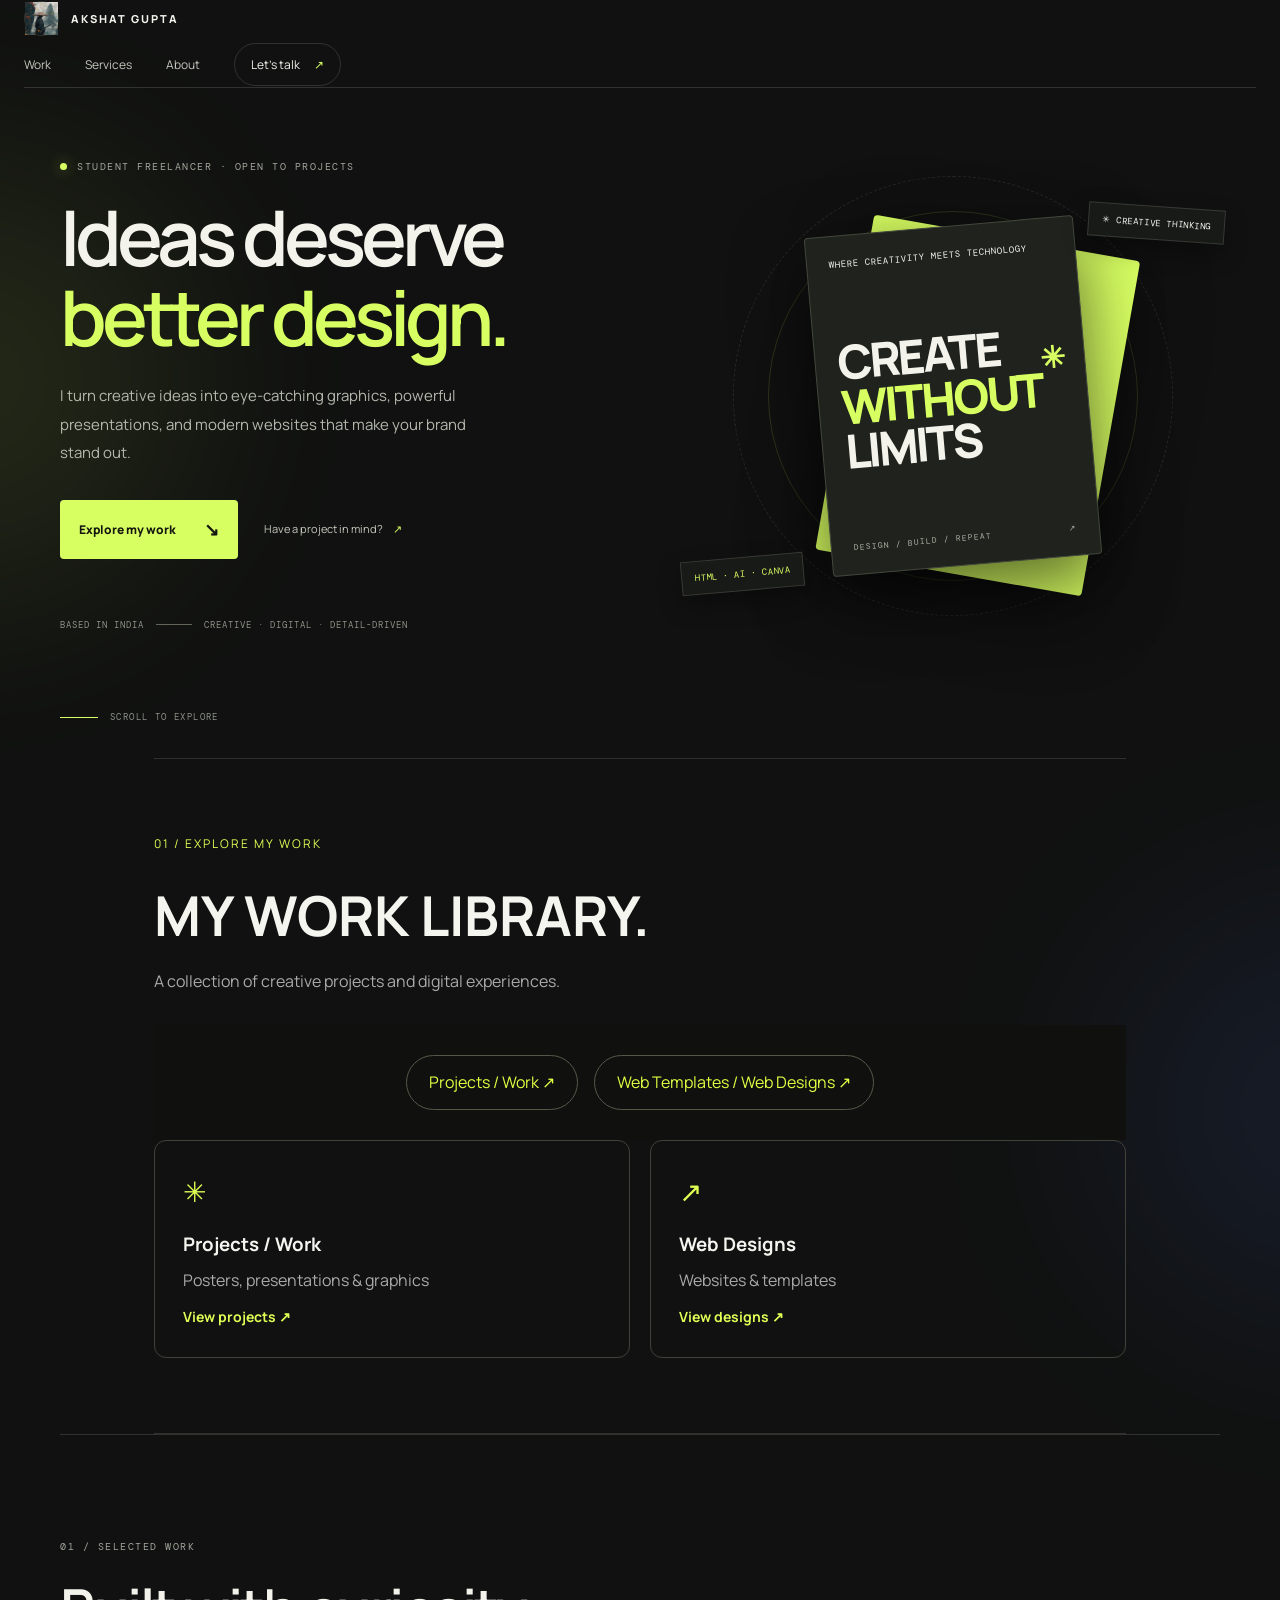
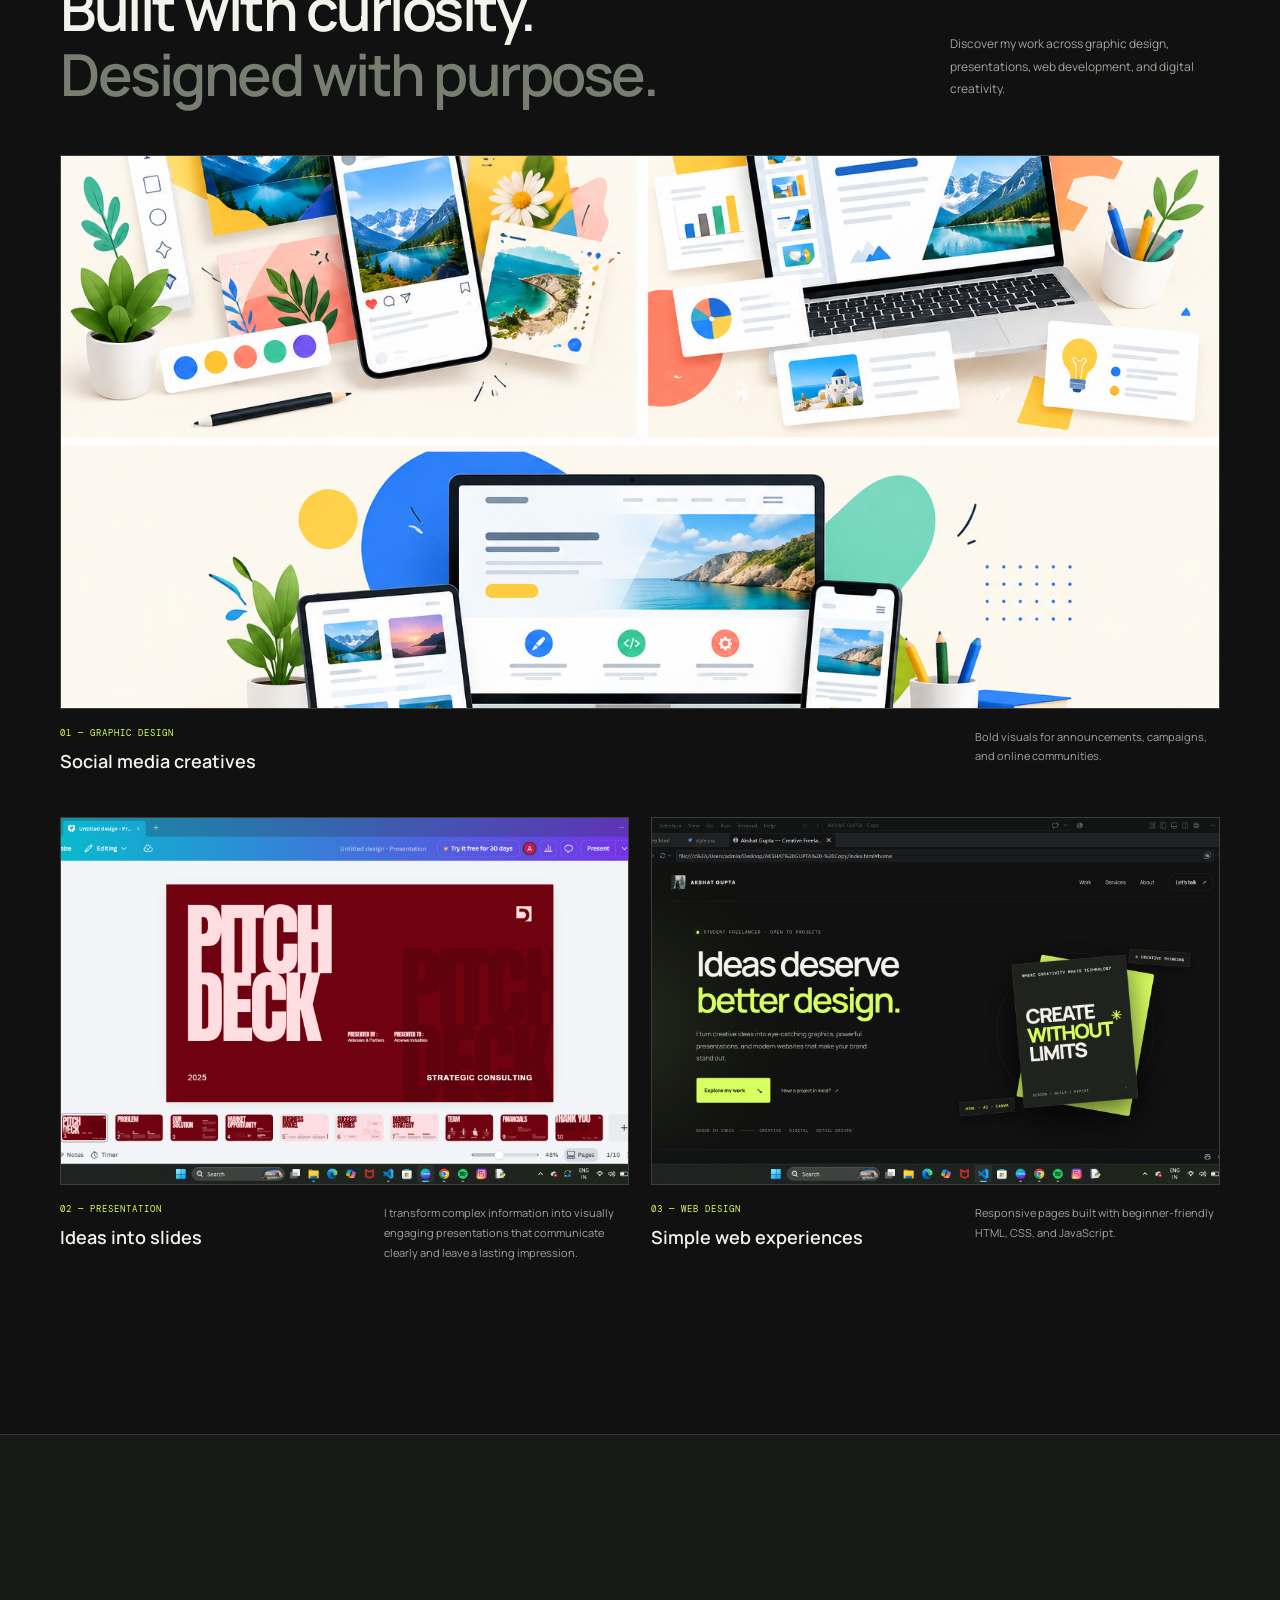
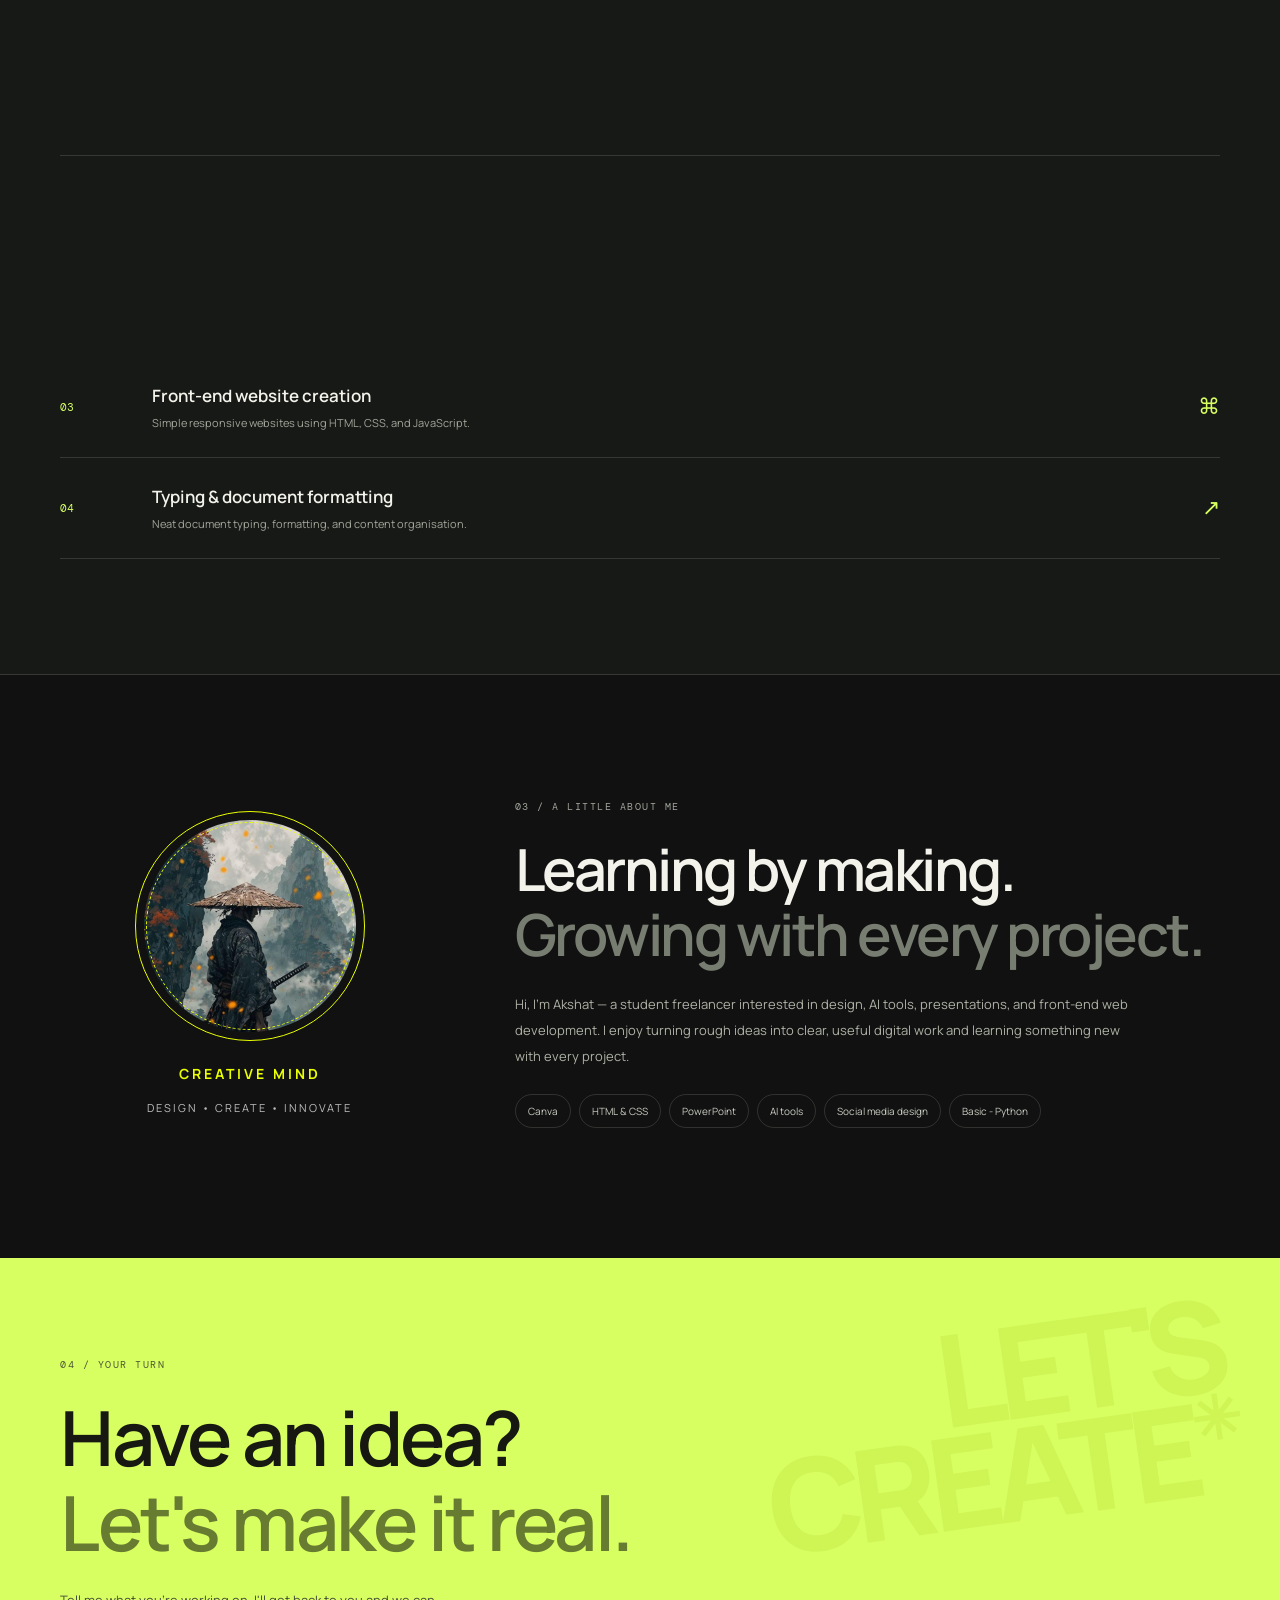
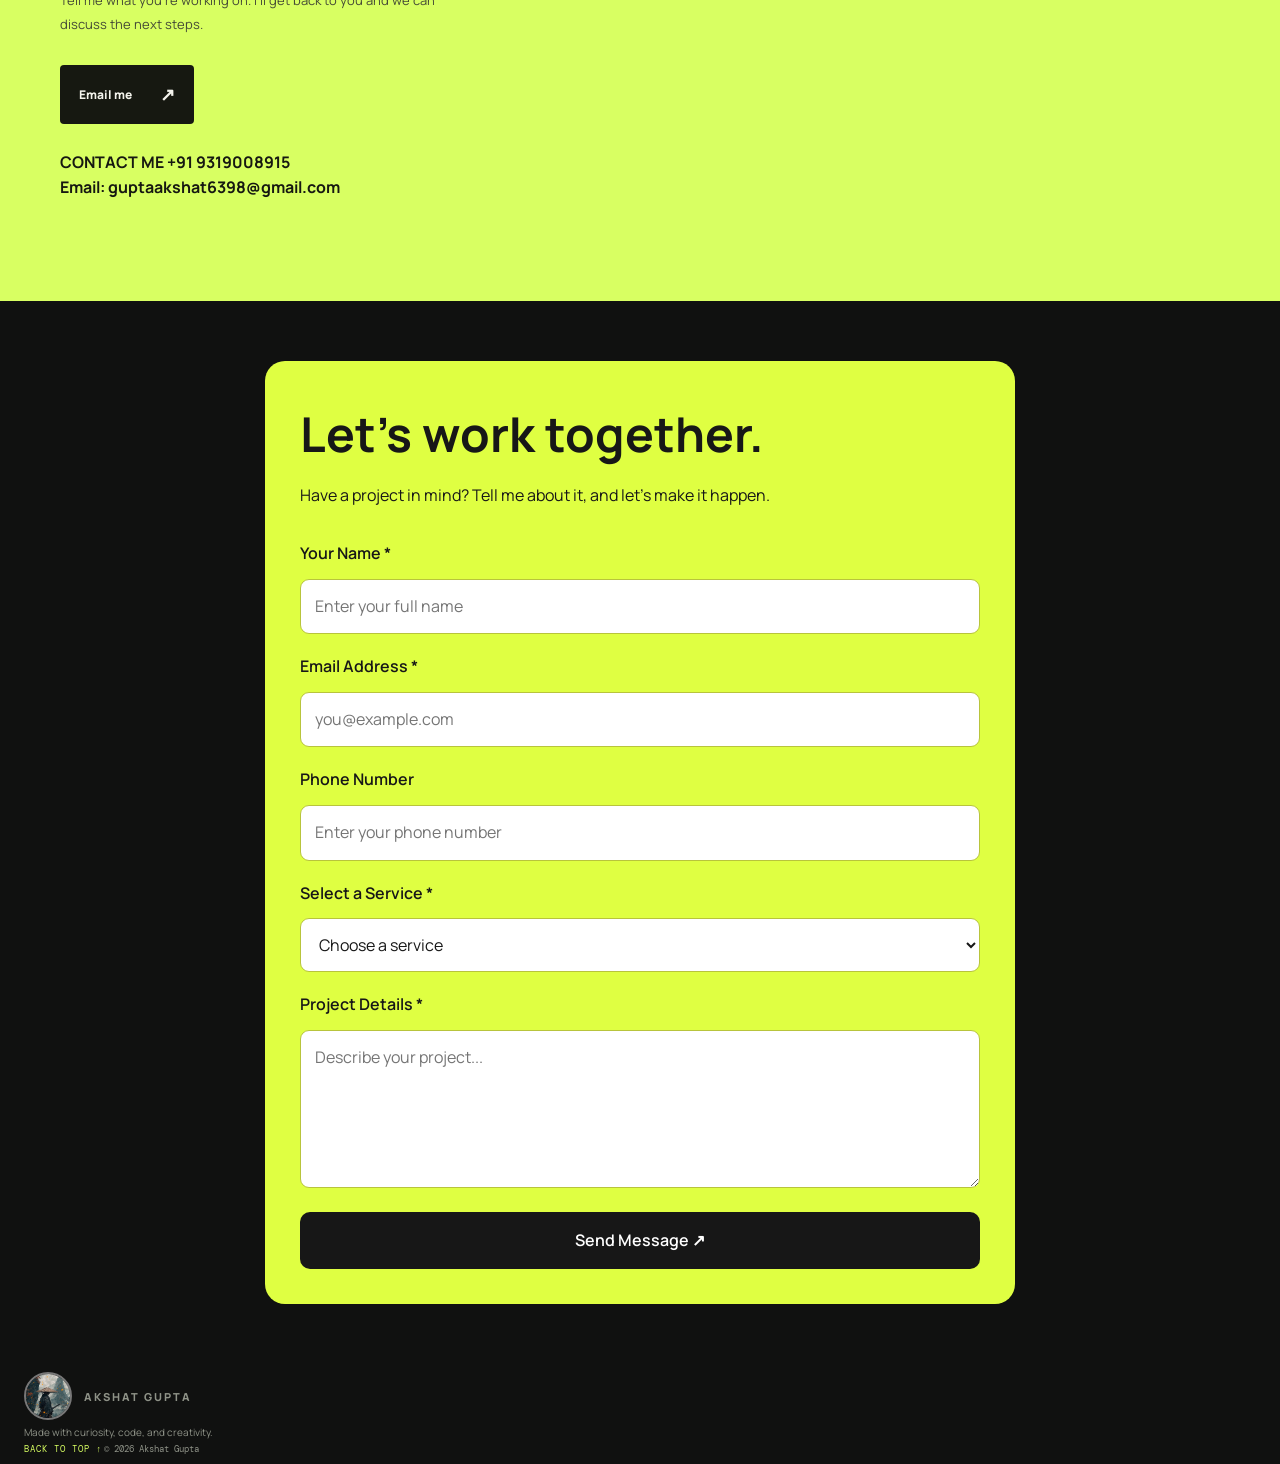
==== commit f4cfff42: "Add favicon and apple-touch-icon links" ====
--- a/index.html
+++ b/index.html
@@ -12,6 +12,9 @@
       function gtag(){dataLayer.push(arguments);}
       gtag('js', new Date());
     </script>
+    <link rel="icon" type="image/png" href="/favicon.png">
+    <link rel="apple-touch-icon" href="/favicon.png">
+    
 </head>
 <body>
     
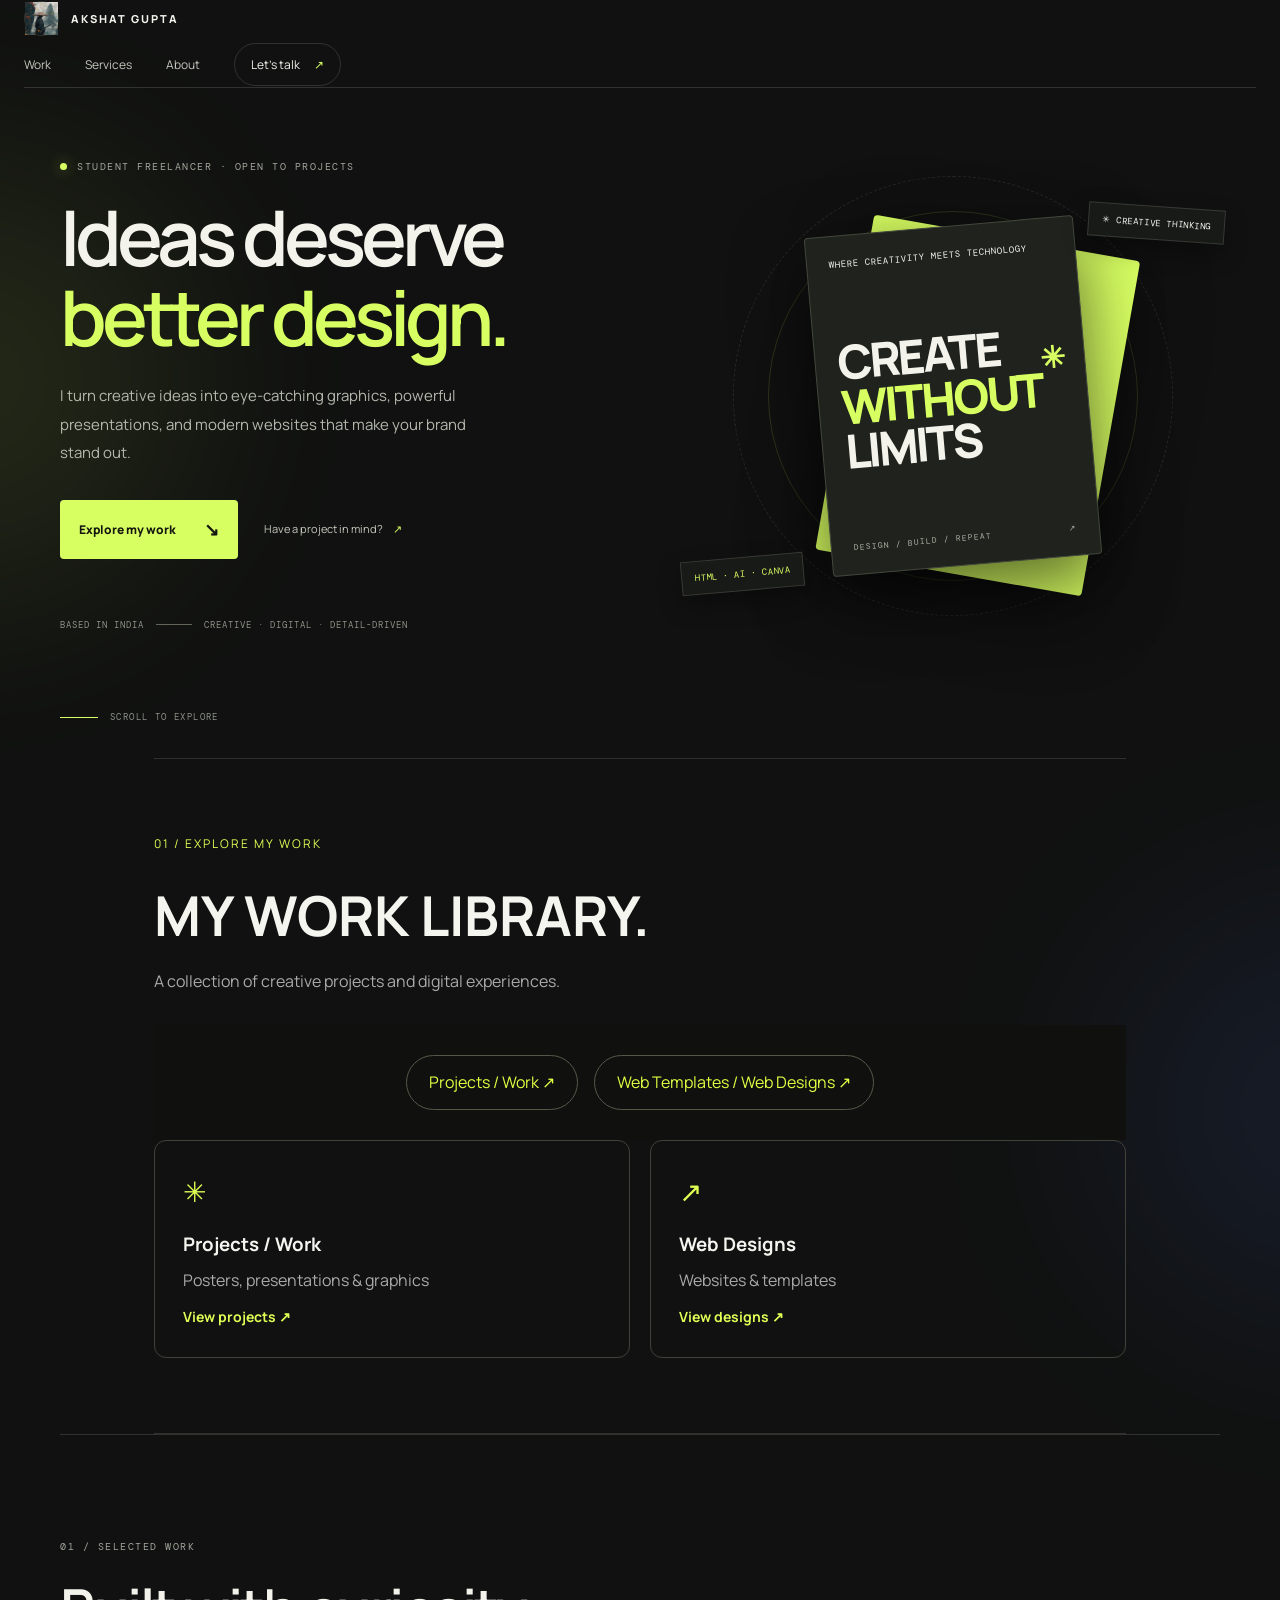
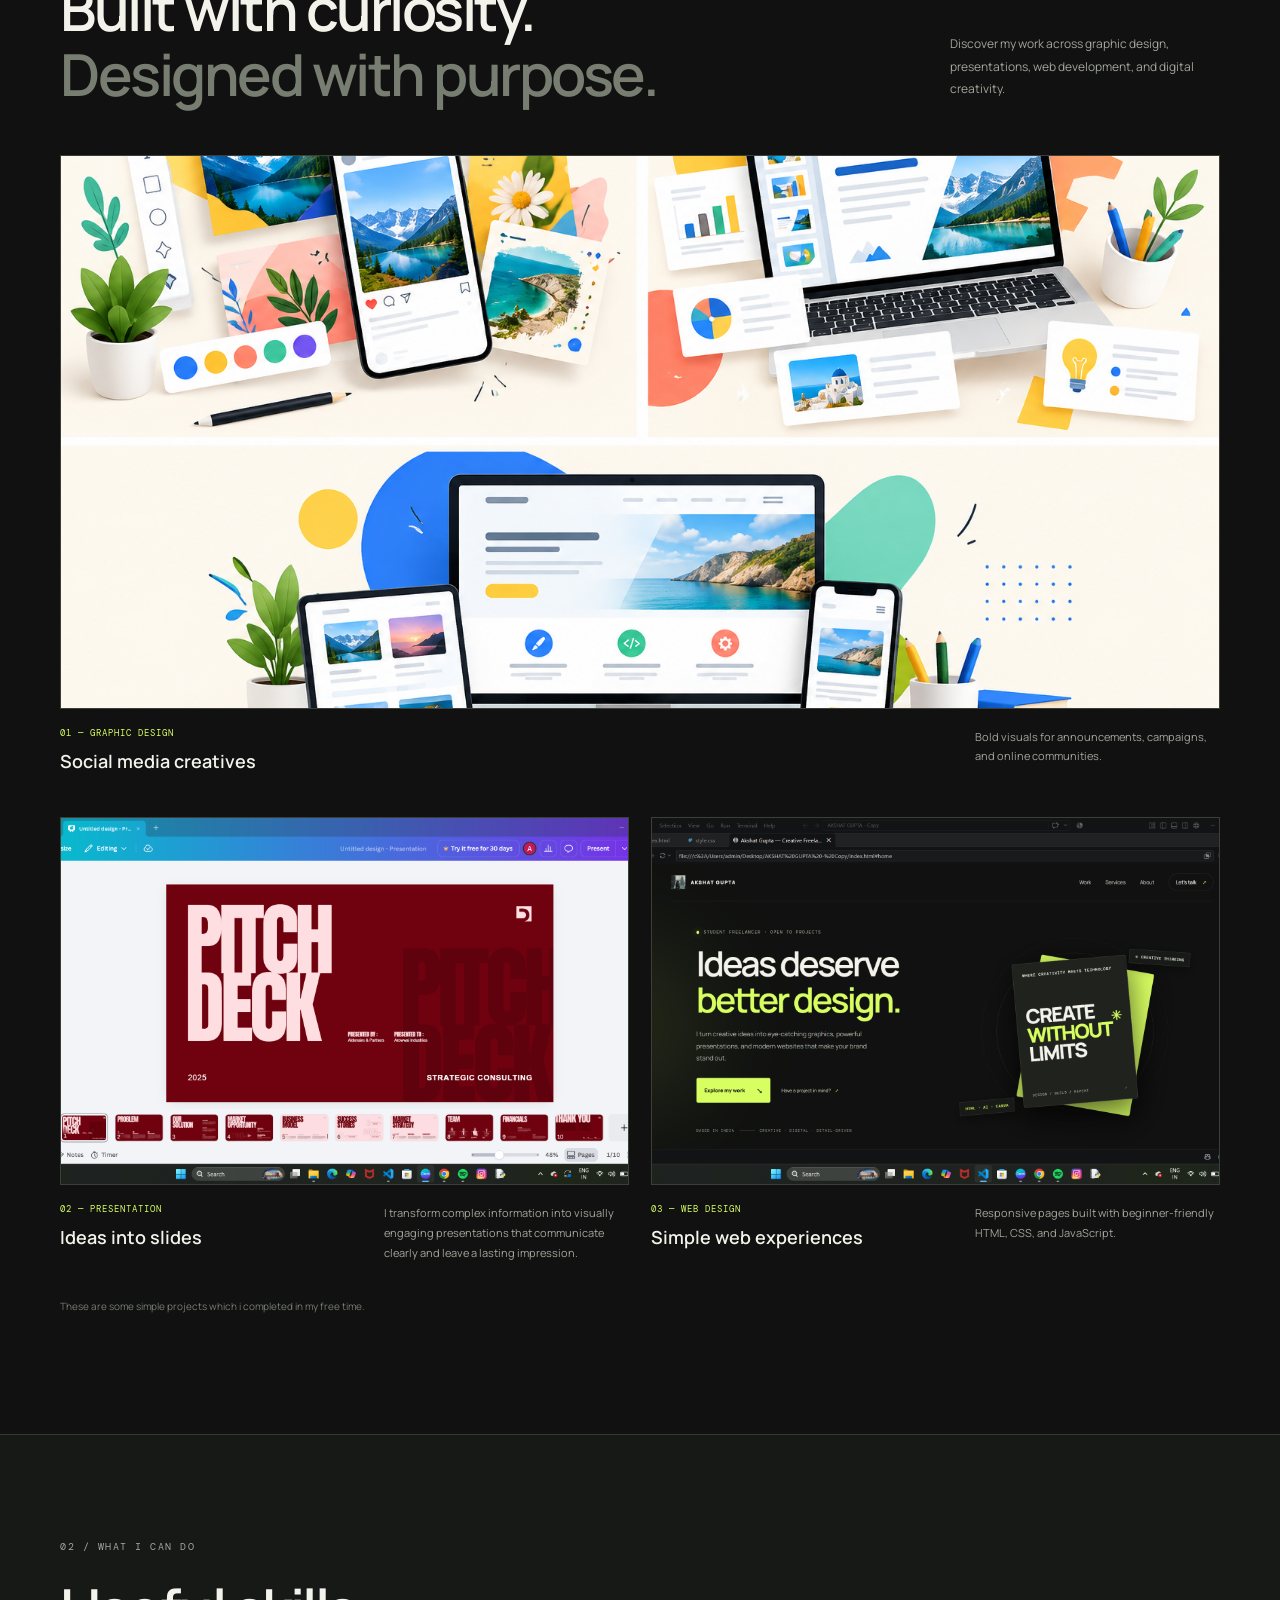
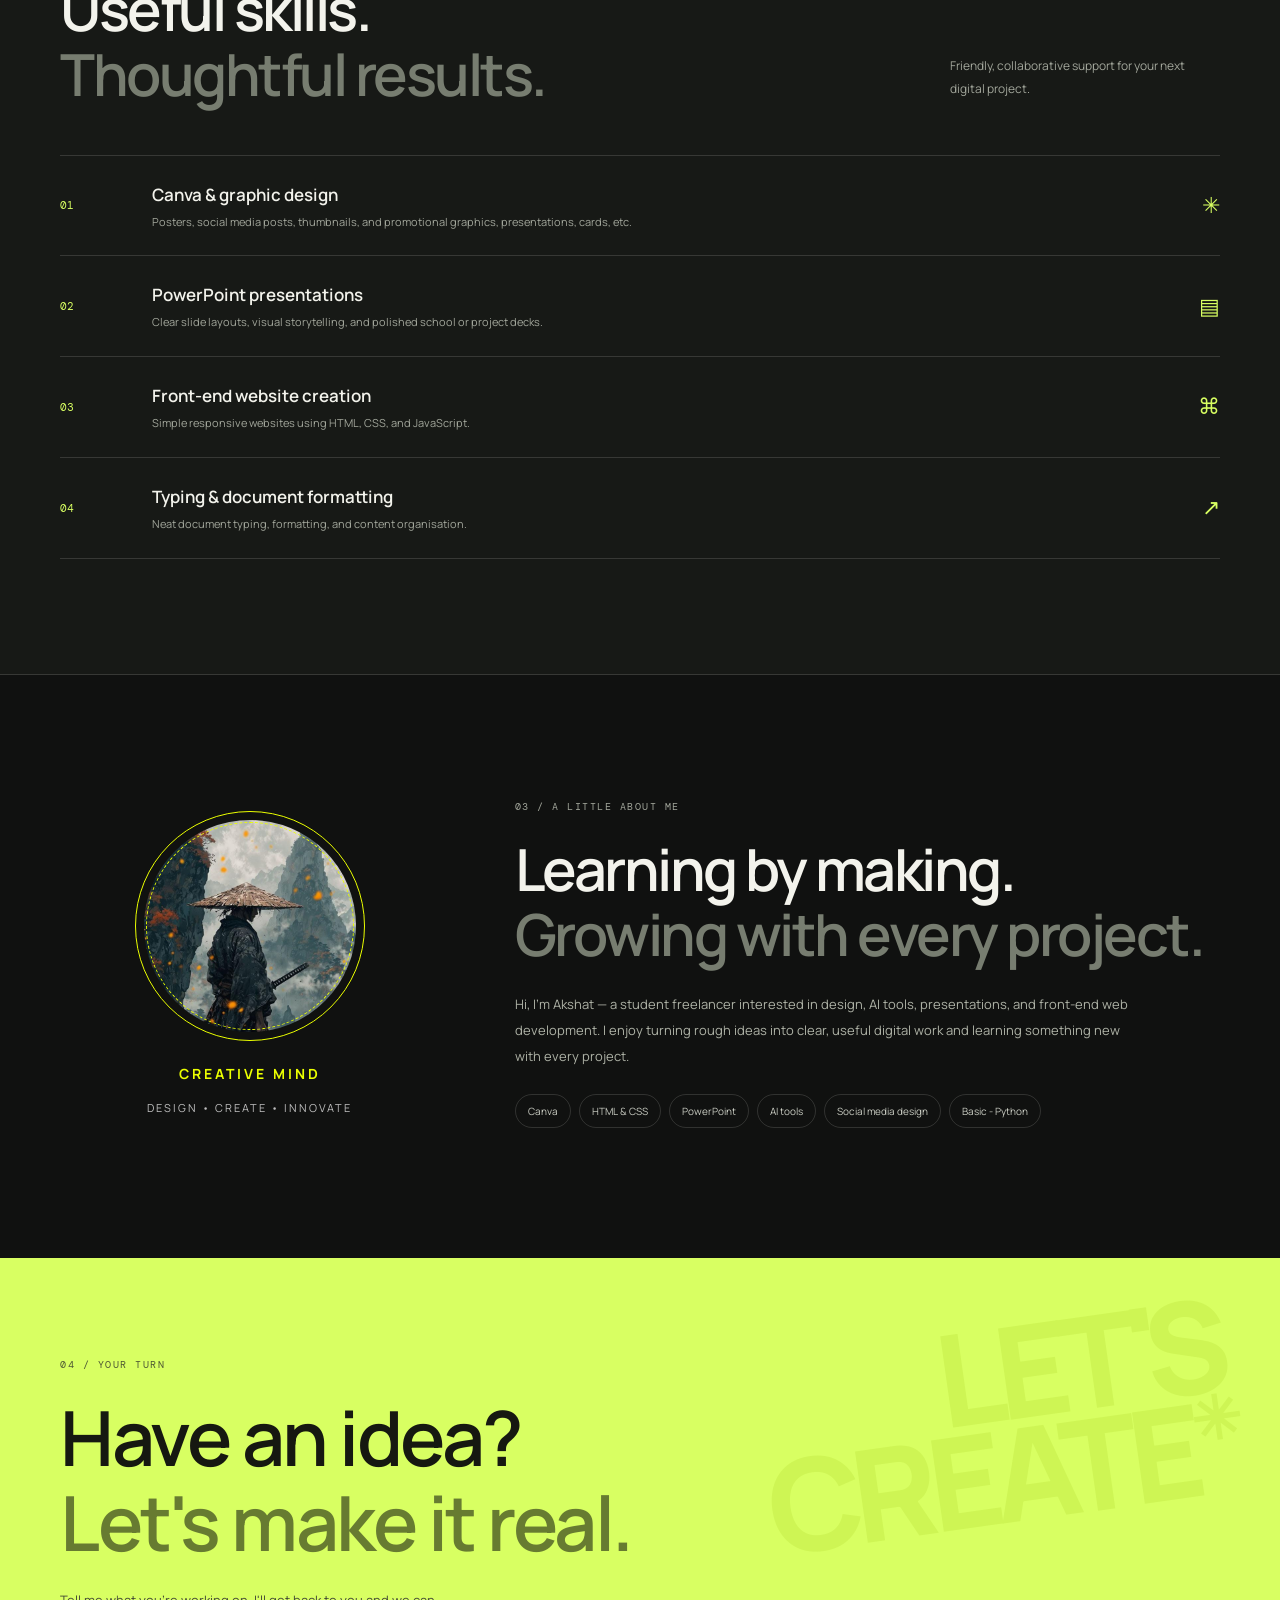
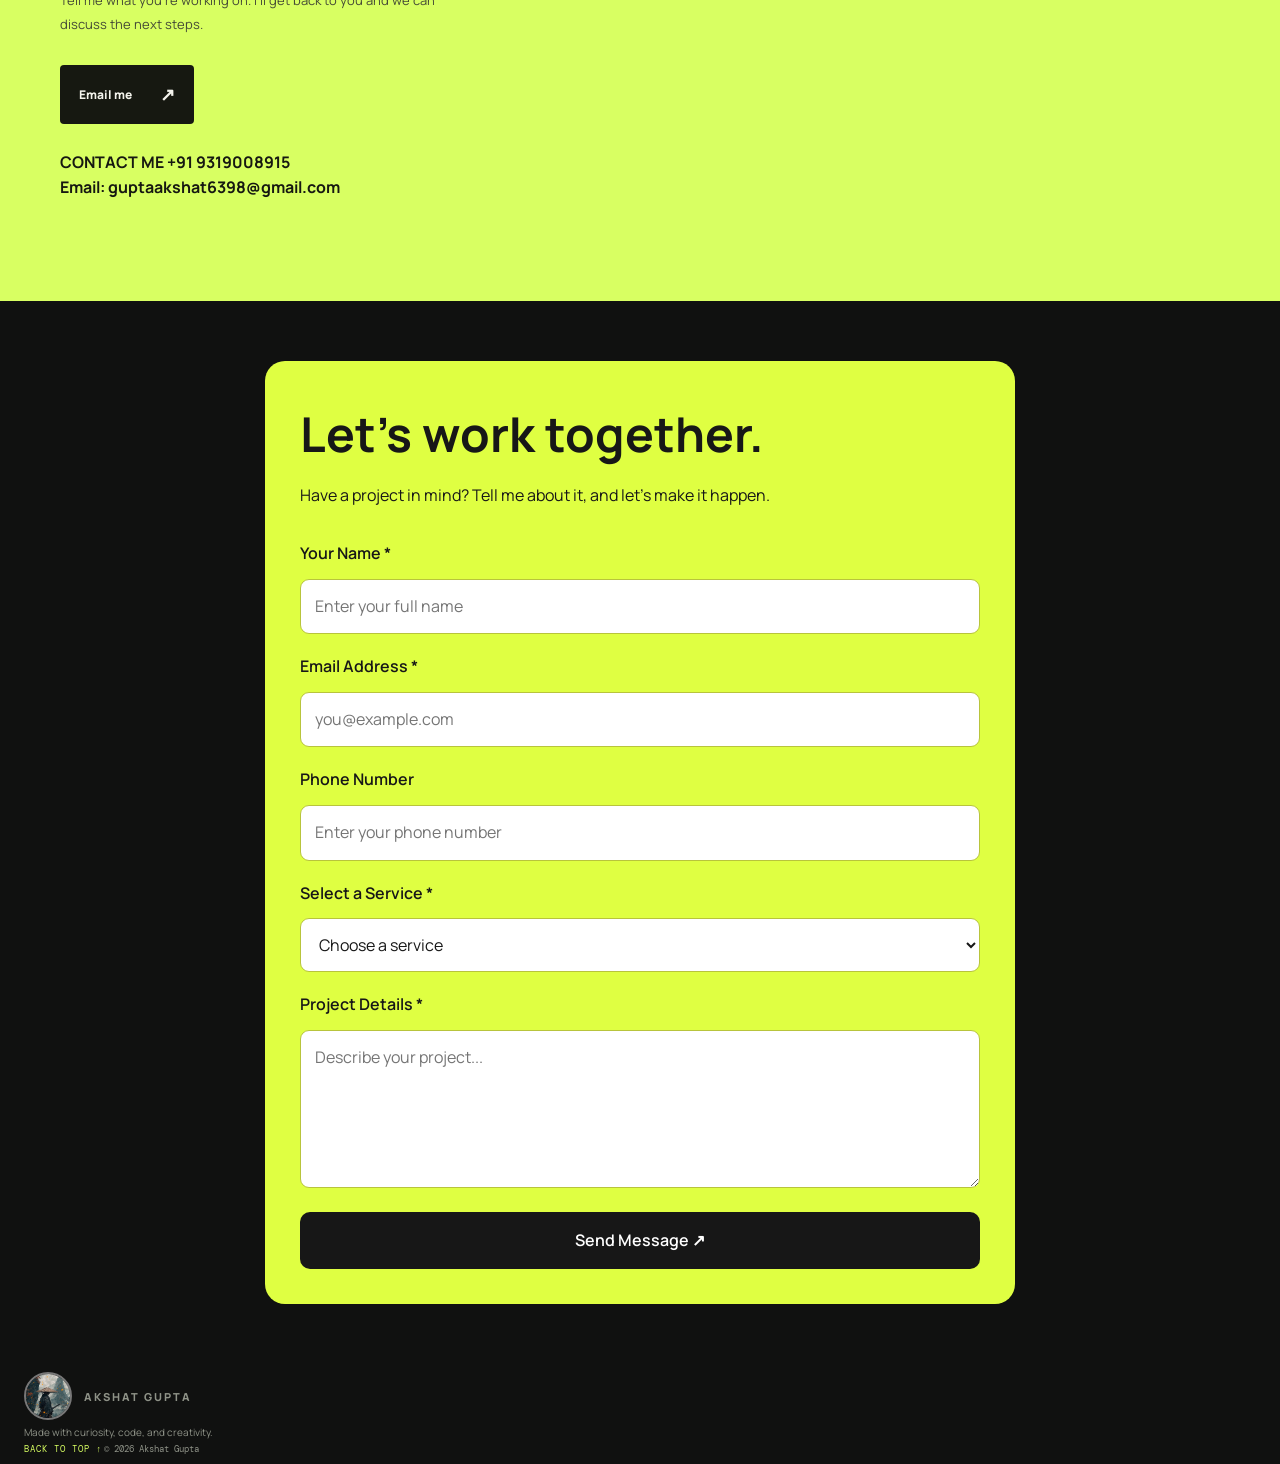
==== commit d7a4b780: "Change favicon links to JPEG format Updated favicon links to use JPEG format." ====
--- a/index.html
+++ b/index.html
@@ -12,8 +12,9 @@
       function gtag(){dataLayer.push(arguments);}
       gtag('js', new Date());
     </script>
-    <link rel="icon" type="image/png" href="/favicon.png">
-    <link rel="apple-touch-icon" href="/favicon.png">
+    
+    <link rel="icon" type="image/jpeg" href="./favicon.jpeg">
+    <link rel="apple-touch-icon" href="./favicon.jpeg">
     
 </head>
 <body>
